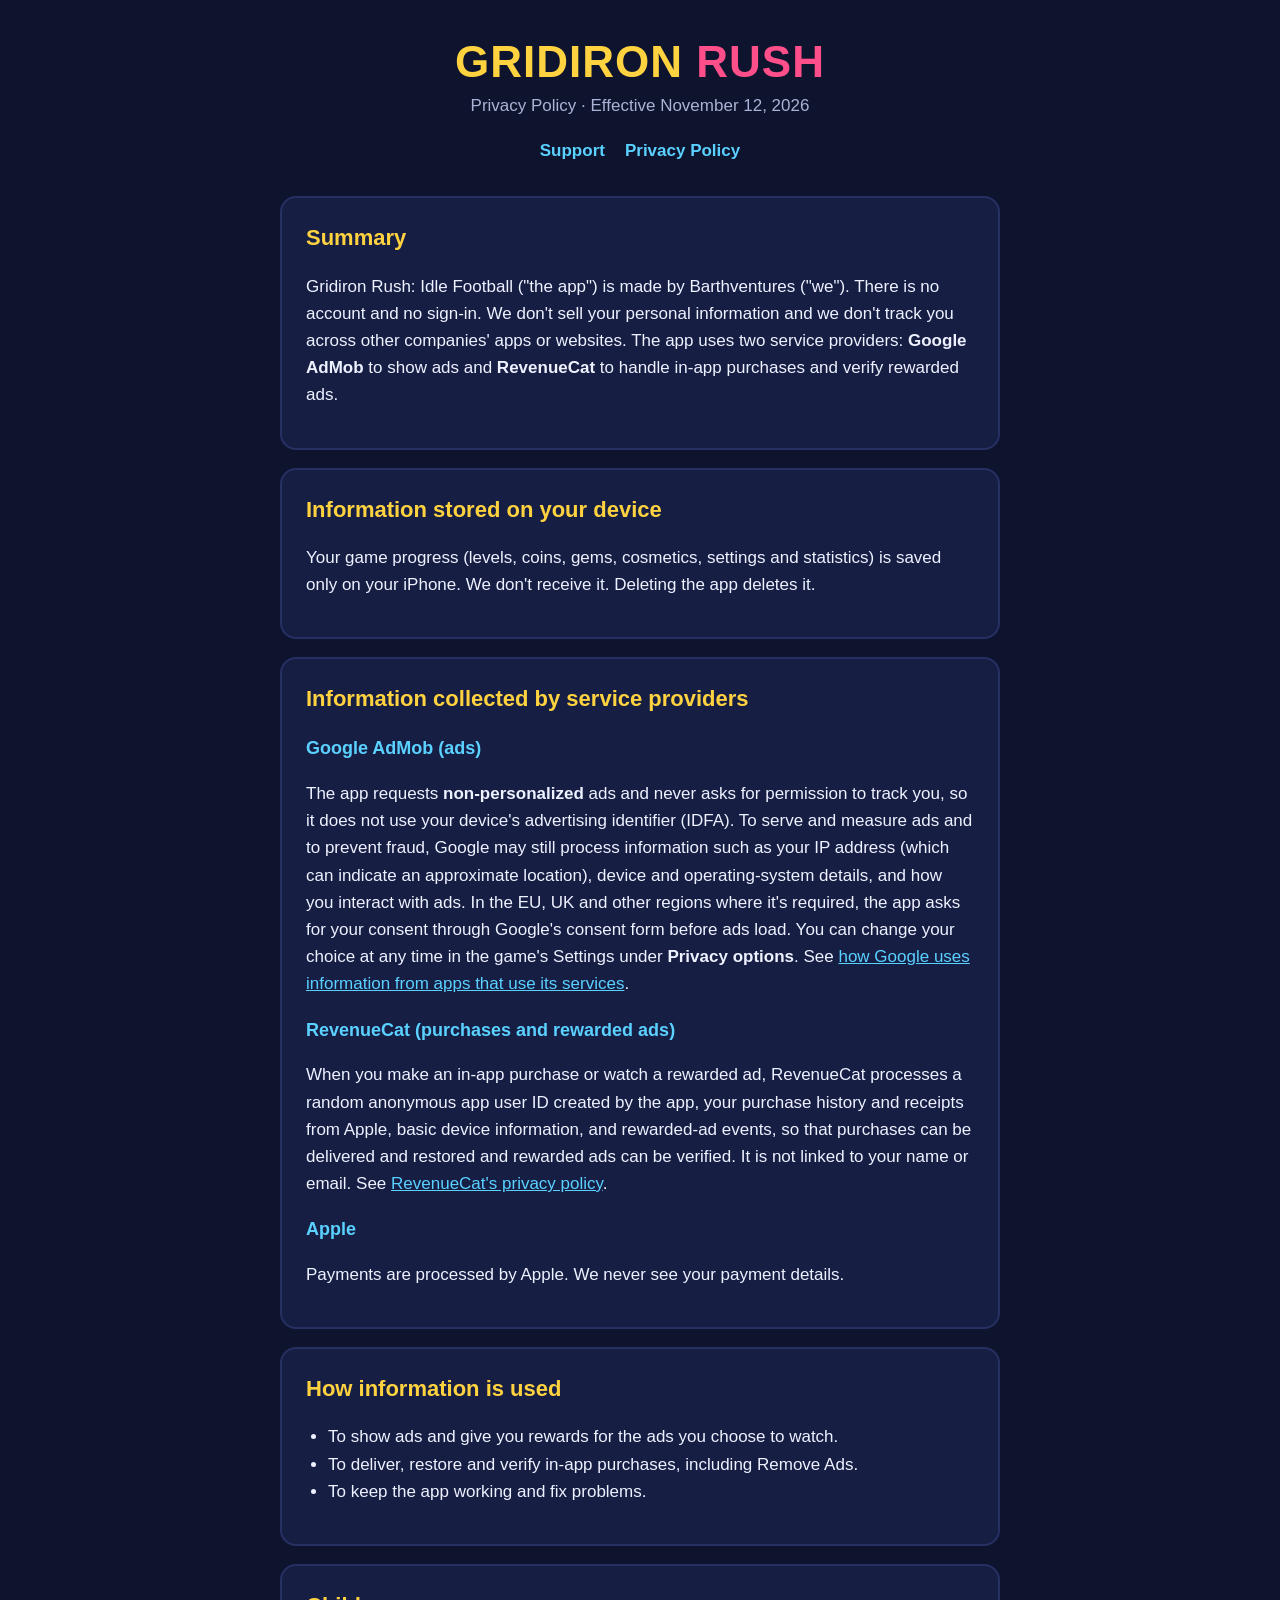
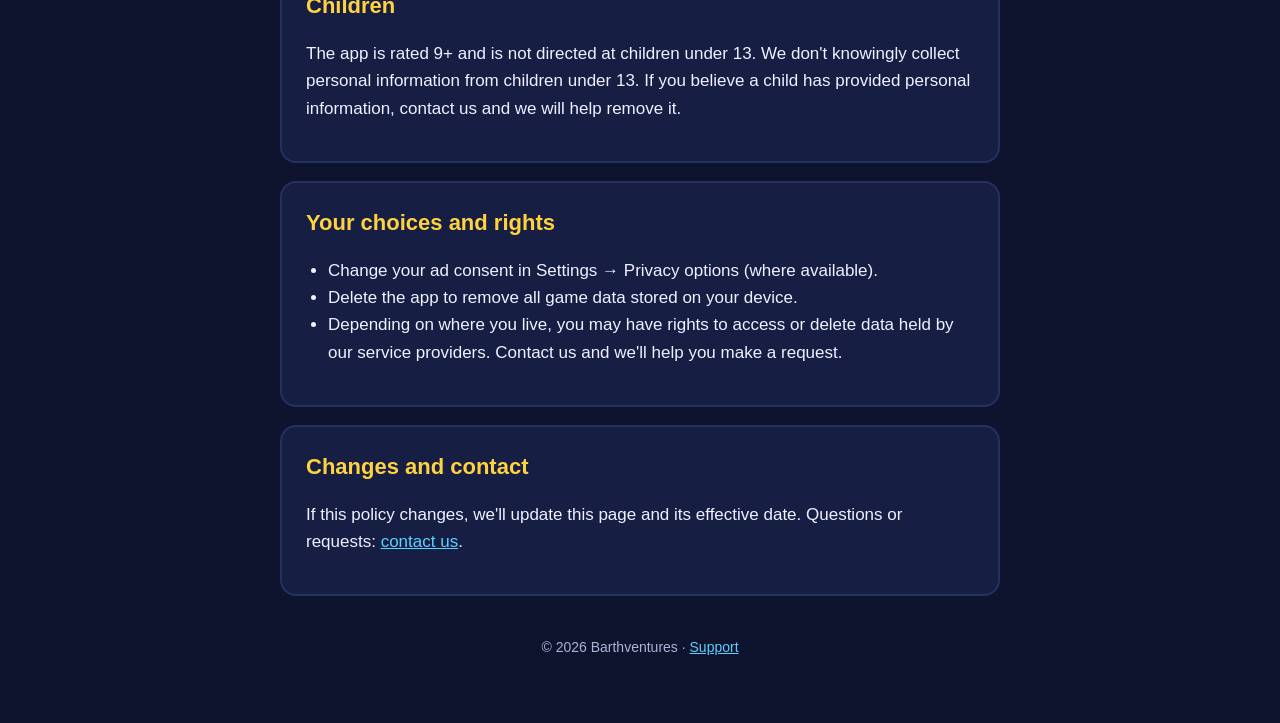
==== privacy.html @ 5ed7a211 "Support and privacy pages" ====
<!doctype html>
<html lang="en">
<head>
  <meta charset="utf-8">
  <meta name="viewport" content="width=device-width, initial-scale=1">
  <title>Gridiron Rush Privacy</title>
  <meta name="description" content="Privacy policy for Gridiron Rush: Idle Football.">
  <link rel="stylesheet" href="style.css">
</head>
<body>
<div class="wrap">
  <header>
    <p class="logo"><span class="g">Gridiron</span> <span class="r">Rush</span></p>
    <p class="tag">Privacy Policy · Effective November 12, 2026</p>
    <nav><a href="index.html">Support</a><a href="privacy.html">Privacy Policy</a></nav>
  </header>

  <section class="card">
    <h2>Summary</h2>
    <p>Gridiron Rush: Idle Football ("the app") is made by Barthventures ("we"). There is no account and no sign-in.
      We don't sell your personal information and we don't track you across other companies' apps or websites.
      The app uses two service providers: <b>Google AdMob</b> to show ads and <b>RevenueCat</b> to handle in-app
      purchases and verify rewarded ads.</p>
  </section>

  <section class="card">
    <h2>Information stored on your device</h2>
    <p>Your game progress (levels, coins, gems, cosmetics, settings and statistics) is saved only on your iPhone.
      We don't receive it. Deleting the app deletes it.</p>
  </section>

  <section class="card">
    <h2>Information collected by service providers</h2>

    <h3>Google AdMob (ads)</h3>
    <p>The app requests <b>non-personalized</b> ads and never asks for permission to track you, so it does not use
      your device's advertising identifier (IDFA). To serve and measure ads and to prevent fraud, Google may still
      process information such as your IP address (which can indicate an approximate location), device and
      operating-system details, and how you interact with ads. In the EU, UK and other regions where it's required,
      the app asks for your consent through Google's consent form before ads load. You can change your choice at any
      time in the game's Settings under <b>Privacy options</b>. See
      <a href="https://policies.google.com/technologies/partner-sites">how Google uses information from apps that use its services</a>.</p>

    <h3>RevenueCat (purchases and rewarded ads)</h3>
    <p>When you make an in-app purchase or watch a rewarded ad, RevenueCat processes a random anonymous app user ID
      created by the app, your purchase history and receipts from Apple, basic device information, and rewarded-ad
      events, so that purchases can be delivered and restored and rewarded ads can be verified. It is not linked to
      your name or email. See <a href="https://www.revenuecat.com/privacy">RevenueCat's privacy policy</a>.</p>

    <h3>Apple</h3>
    <p>Payments are processed by Apple. We never see your payment details.</p>
  </section>

  <section class="card">
    <h2>How information is used</h2>
    <ul>
      <li>To show ads and give you rewards for the ads you choose to watch.</li>
      <li>To deliver, restore and verify in-app purchases, including Remove Ads.</li>
      <li>To keep the app working and fix problems.</li>
    </ul>
  </section>

  <section class="card">
    <h2>Children</h2>
    <p>The app is rated 9+ and is not directed at children under 13. We don't knowingly collect personal information
      from children under 13. If you believe a child has provided personal information, contact us and we will help
      remove it.</p>
  </section>

  <section class="card">
    <h2>Your choices and rights</h2>
    <ul>
      <li>Change your ad consent in Settings → Privacy options (where available).</li>
      <li>Delete the app to remove all game data stored on your device.</li>
      <li>Depending on where you live, you may have rights to access or delete data held by our service providers.
        Contact us and we'll help you make a request.</li>
    </ul>
  </section>

  <section class="card">
    <h2>Changes and contact</h2>
    <p>If this policy changes, we'll update this page and its effective date. Questions or requests:
      <a href="https://github.com/AdamBarth5/gridiron-rush-support/issues/new">contact us</a>.</p>
  </section>

  <footer>© 2026 Barthventures · <a href="index.html">Support</a></footer>
</div>
</body>
</html>
---- style.css ----
:root {
  --navy: #0e142e;
  --panel: #161e44;
  --gold: #ffd23f;
  --pink: #ff4f8b;
  --ice: #5ad1ff;
  --text: #eef1ff;
  --muted: #aab3d6;
}
* { box-sizing: border-box; }
body {
  margin: 0;
  background: var(--navy);
  color: var(--text);
  font: 17px/1.6 -apple-system, BlinkMacSystemFont, "Avenir Next", "Segoe UI", Roboto, sans-serif;
}
.wrap { max-width: 760px; margin: 0 auto; padding: 40px 20px 64px; }
header { text-align: center; margin-bottom: 32px; }
.logo { font: 900 44px/1 "Helvetica Neue", Impact, sans-serif; letter-spacing: 1px; font-stretch: condensed;
        text-transform: uppercase; margin: 0; }
.logo .g { color: var(--gold); }
.logo .r { color: var(--pink); }
.tag { color: var(--muted); margin: 8px 0 0; }
nav { margin-top: 18px; }
nav a { color: var(--ice); margin: 0 10px; text-decoration: none; font-weight: 600; }
nav a:hover { text-decoration: underline; }
.card { background: var(--panel); border: 2px solid #263063; border-radius: 16px; padding: 22px 24px; margin: 18px 0; }
h2 { color: var(--gold); margin: 0 0 8px; font-size: 22px; }
h3 { color: var(--ice); margin: 18px 0 6px; font-size: 18px; }
a { color: var(--ice); }
.button { display: inline-block; background: var(--gold); color: var(--navy); font-weight: 800; padding: 12px 20px;
          border-radius: 12px; text-decoration: none; margin-top: 6px; }
ul { padding-left: 22px; }
footer { color: var(--muted); text-align: center; font-size: 14px; margin-top: 40px; }
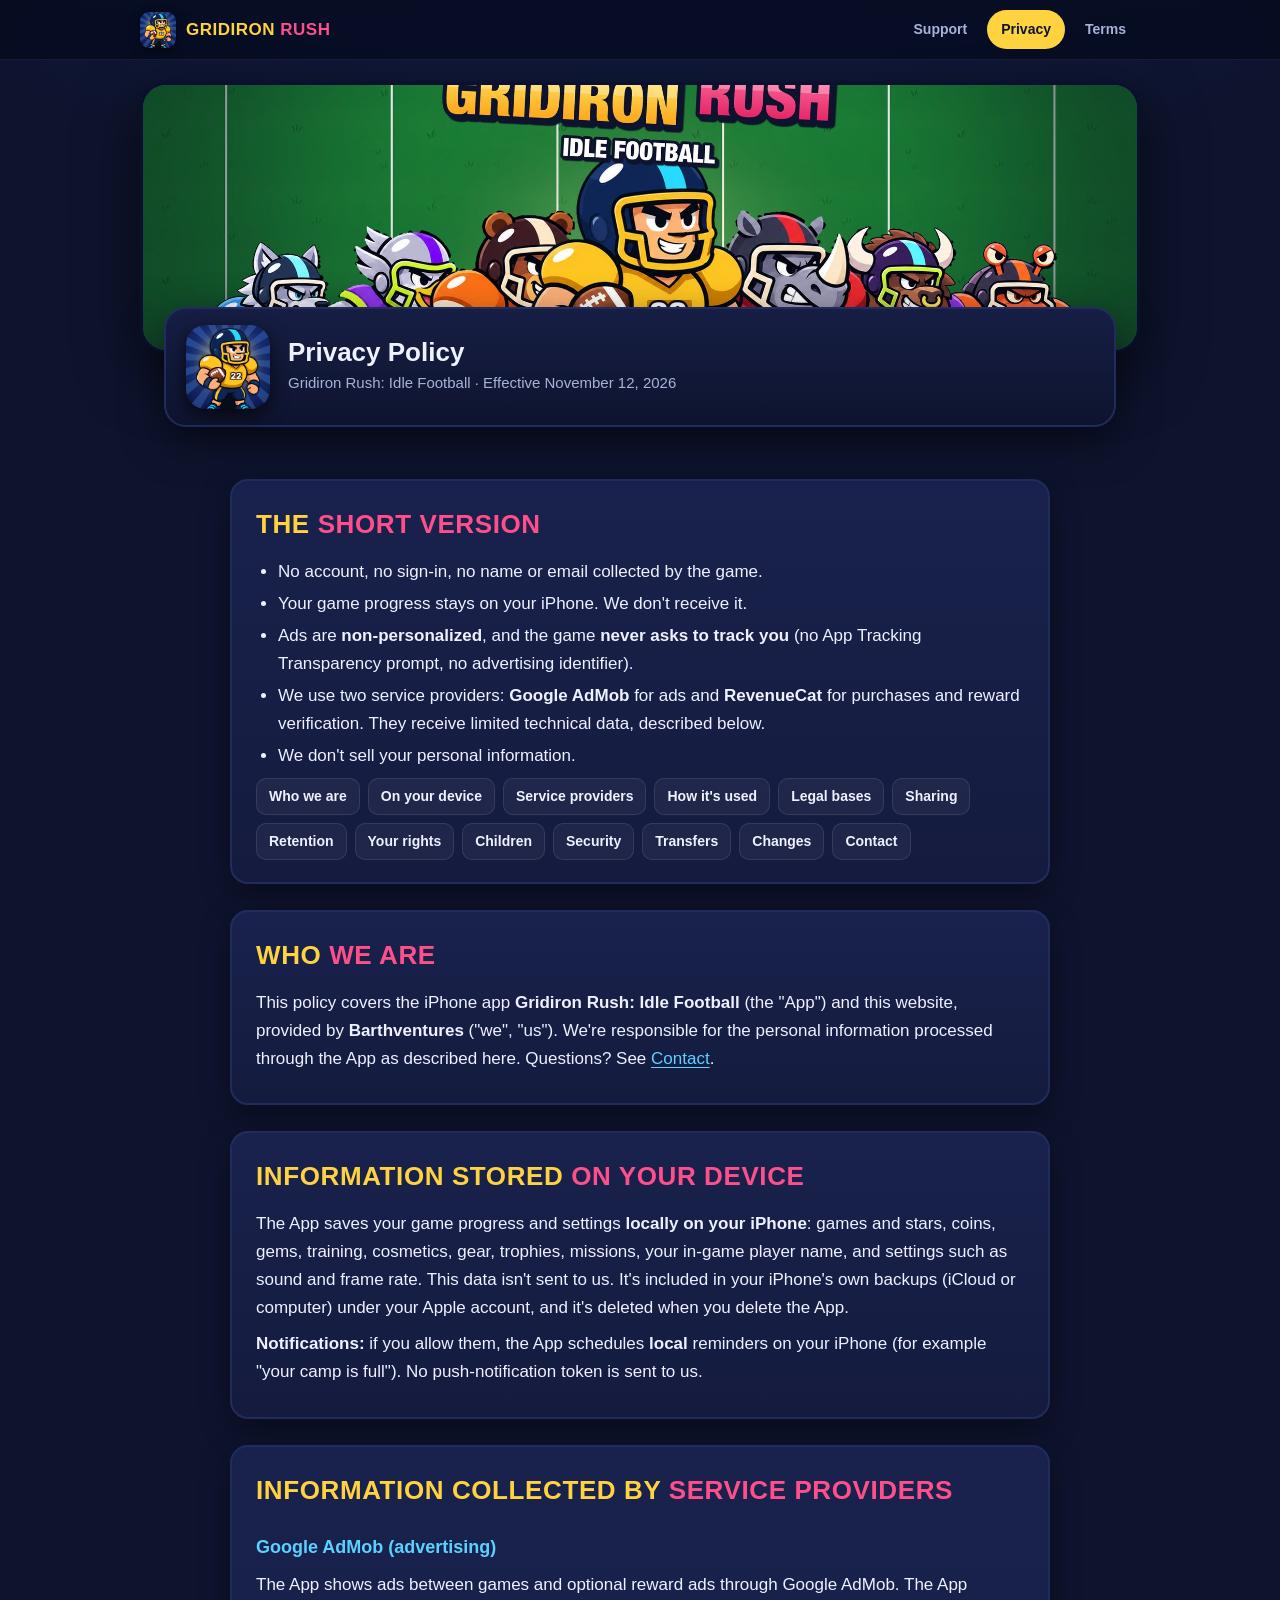
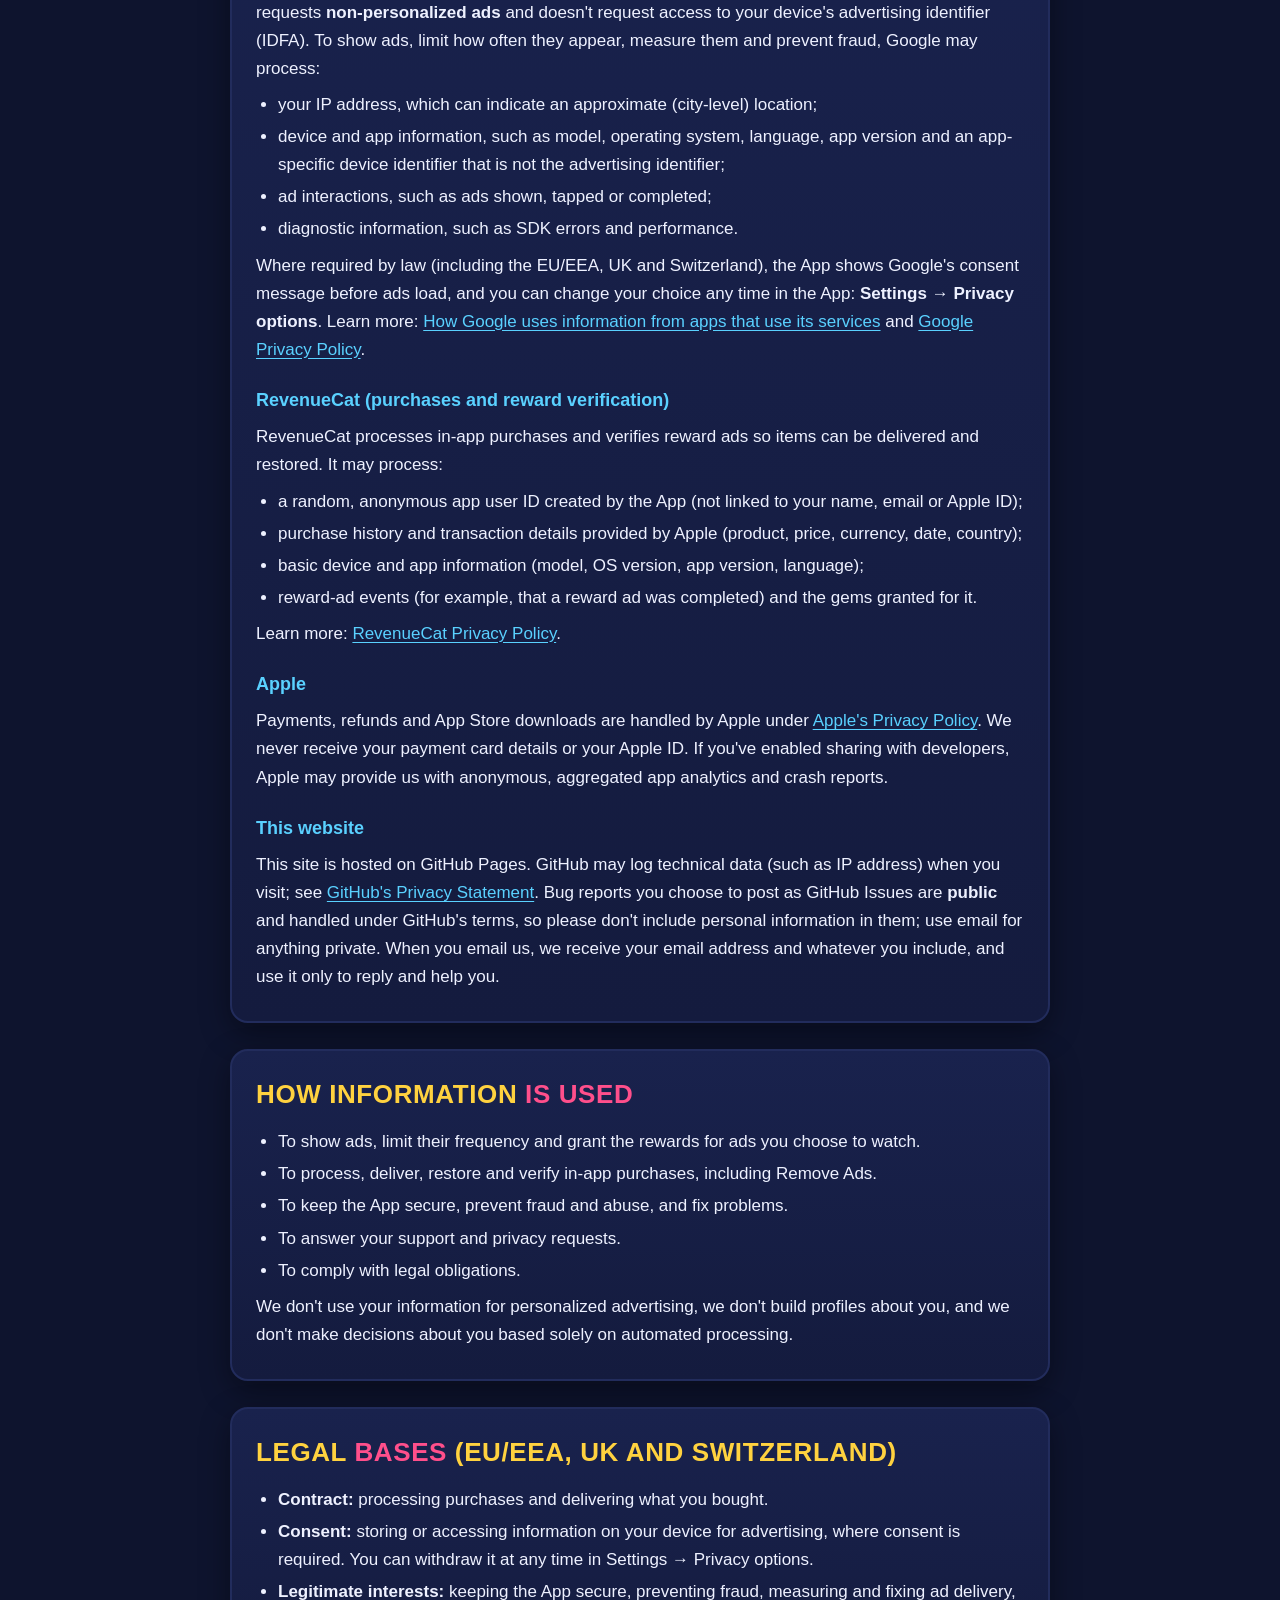
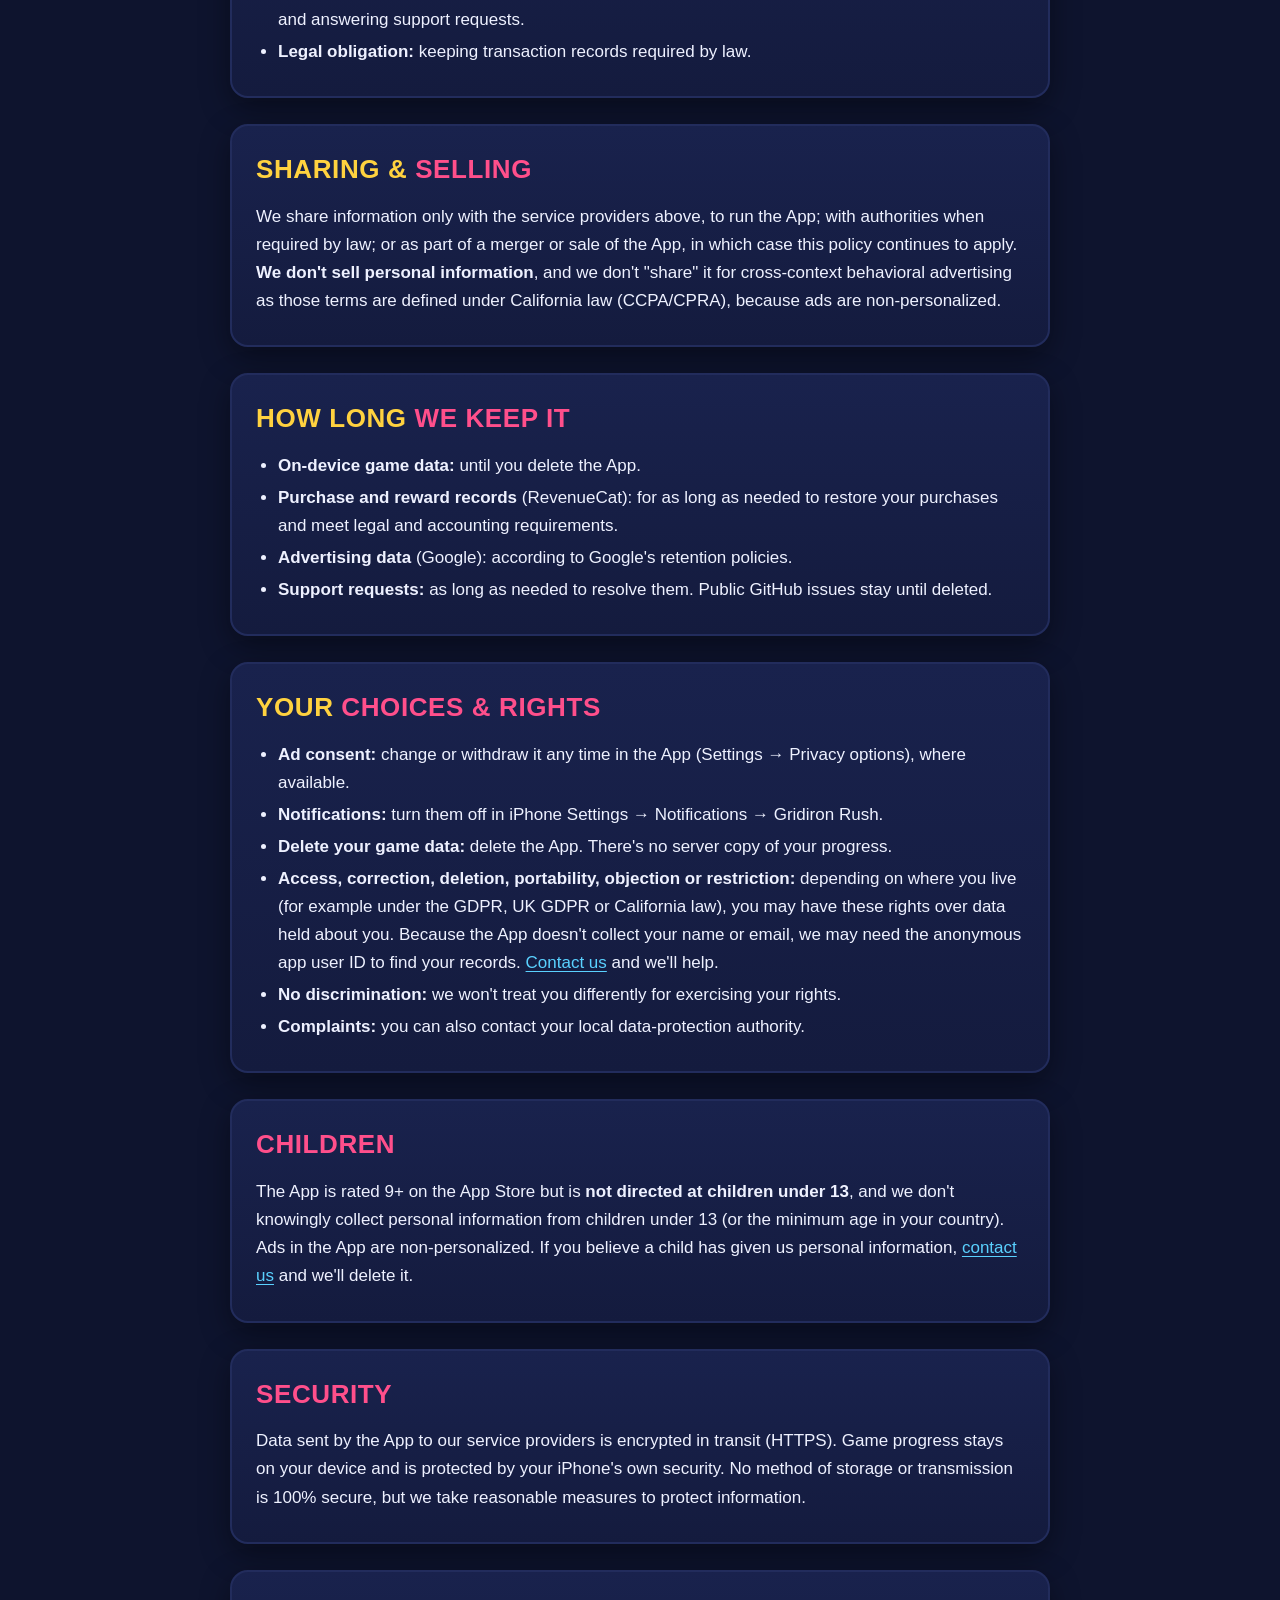
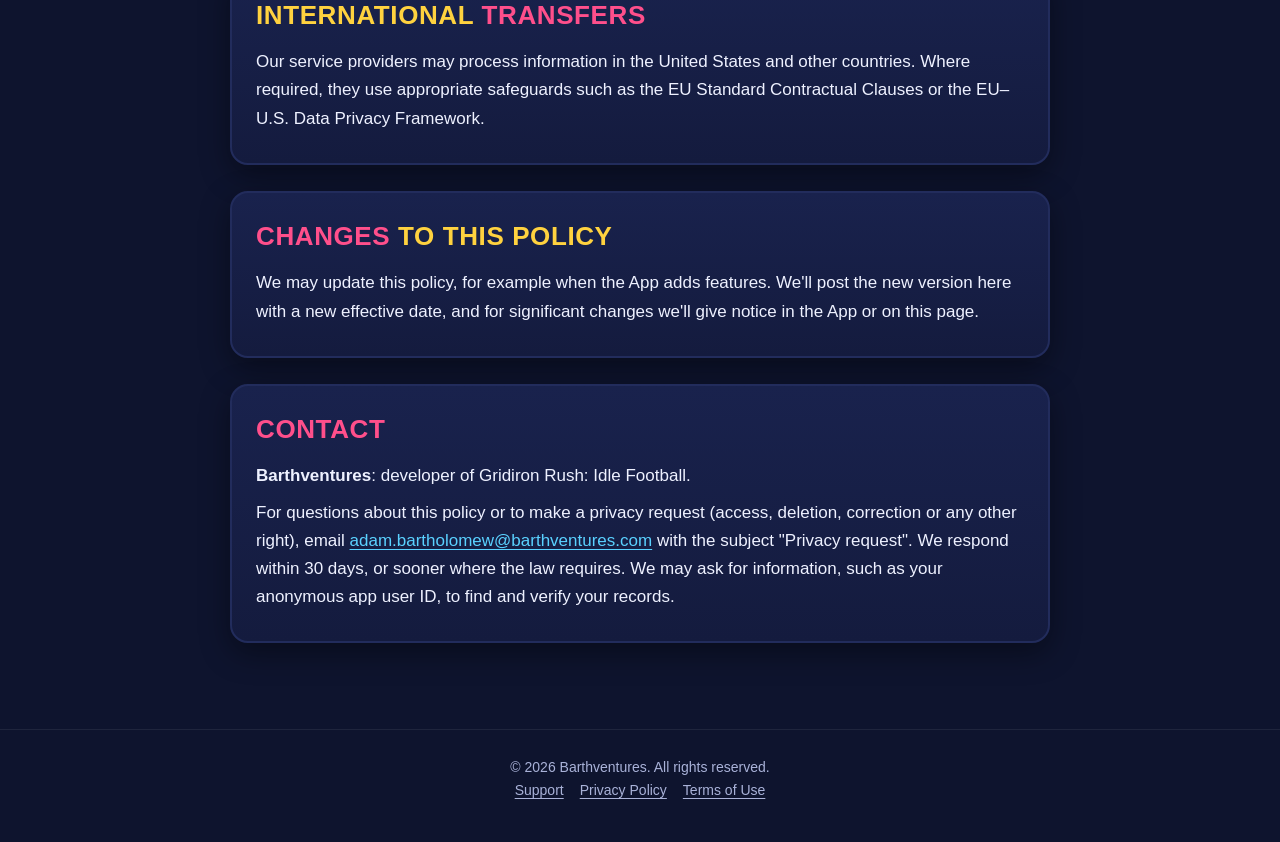
==== commit 35f44645: "Polished site, privacy policy, terms, support email" ====
--- a/privacy.html
+++ b/privacy.html
@@ -4,86 +4,208 @@
   <meta charset="utf-8">
   <meta name="viewport" content="width=device-width, initial-scale=1">
   <title>Gridiron Rush Privacy</title>
-  <meta name="description" content="Privacy policy for Gridiron Rush: Idle Football.">
+  <meta name="description" content="Privacy Policy for Gridiron Rush: Idle Football.">
+  <link rel="icon" href="img/icon.png">
+  <link rel="apple-touch-icon" href="img/icon.png">
   <link rel="stylesheet" href="style.css">
 </head>
 <body>
-<div class="wrap">
-  <header>
-    <p class="logo"><span class="g">Gridiron</span> <span class="r">Rush</span></p>
-    <p class="tag">Privacy Policy · Effective November 12, 2026</p>
-    <nav><a href="index.html">Support</a><a href="privacy.html">Privacy Policy</a></nav>
-  </header>
-
+<header class="topbar"><div class="inner">
+  <a class="brand" href="index.html"><img src="img/icon.png" alt=""><span><span class="g">Gridiron</span> <span class="r">Rush</span></span></a>
+  <nav class="tabs"><a href="index.html">Support</a><a class="on" href="privacy.html">Privacy</a><a href="terms.html">Terms</a></nav>
+</div></header>
+
+<div class="hero slim">
+  <div class="art"><img src="img/hero.jpg" alt=""></div>
+  <div class="titlecard">
+    <img src="img/icon.png" alt="Gridiron Rush app icon">
+    <div>
+      <h1>Privacy Policy</h1>
+      <p>Gridiron Rush: Idle Football · Effective November 12, 2026</p>
+    </div>
+  </div>
+</div>
+
+<main>
   <section class="card">
-    <h2>Summary</h2>
-    <p>Gridiron Rush: Idle Football ("the app") is made by Barthventures ("we"). There is no account and no sign-in.
-      We don't sell your personal information and we don't track you across other companies' apps or websites.
-      The app uses two service providers: <b>Google AdMob</b> to show ads and <b>RevenueCat</b> to handle in-app
-      purchases and verify rewarded ads.</p>
-  </section>
-
-  <section class="card">
-    <h2>Information stored on your device</h2>
-    <p>Your game progress (levels, coins, gems, cosmetics, settings and statistics) is saved only on your iPhone.
-      We don't receive it. Deleting the app deletes it.</p>
-  </section>
-
-  <section class="card">
-    <h2>Information collected by service providers</h2>
-
-    <h3>Google AdMob (ads)</h3>
-    <p>The app requests <b>non-personalized</b> ads and never asks for permission to track you, so it does not use
-      your device's advertising identifier (IDFA). To serve and measure ads and to prevent fraud, Google may still
-      process information such as your IP address (which can indicate an approximate location), device and
-      operating-system details, and how you interact with ads. In the EU, UK and other regions where it's required,
-      the app asks for your consent through Google's consent form before ads load. You can change your choice at any
-      time in the game's Settings under <b>Privacy options</b>. See
-      <a href="https://policies.google.com/technologies/partner-sites">how Google uses information from apps that use its services</a>.</p>
-
-    <h3>RevenueCat (purchases and rewarded ads)</h3>
-    <p>When you make an in-app purchase or watch a rewarded ad, RevenueCat processes a random anonymous app user ID
-      created by the app, your purchase history and receipts from Apple, basic device information, and rewarded-ad
-      events, so that purchases can be delivered and restored and rewarded ads can be verified. It is not linked to
-      your name or email. See <a href="https://www.revenuecat.com/privacy">RevenueCat's privacy policy</a>.</p>
+    <h2>The <span class="pink">short version</span></h2>
+    <ul>
+      <li>No account, no sign-in, no name or email collected by the game.</li>
+      <li>Your game progress stays on your iPhone. We don't receive it.</li>
+      <li>Ads are <b>non-personalized</b>, and the game <b>never asks to track you</b> (no App Tracking Transparency
+        prompt, no advertising identifier).</li>
+      <li>We use two service providers: <b>Google AdMob</b> for ads and <b>RevenueCat</b> for purchases and reward
+        verification. They receive limited technical data, described below.</li>
+      <li>We don't sell your personal information.</li>
+    </ul>
+    <div class="toc">
+      <a href="#who">Who we are</a><a href="#device">On your device</a><a href="#providers">Service providers</a>
+      <a href="#use">How it's used</a><a href="#legal">Legal bases</a><a href="#share">Sharing</a>
+      <a href="#retention">Retention</a><a href="#rights">Your rights</a><a href="#children">Children</a>
+      <a href="#security">Security</a><a href="#transfers">Transfers</a><a href="#changes">Changes</a><a href="#contact">Contact</a>
+    </div>
+  </section>
+
+  <section class="card" id="who">
+    <h2>Who <span class="pink">we are</span></h2>
+    <p>This policy covers the iPhone app <b>Gridiron Rush: Idle Football</b> (the "App") and this website, provided by
+      <b>Barthventures</b> ("we", "us"). We're responsible for the personal information processed through the App as
+      described here. Questions? See <a href="#contact">Contact</a>.</p>
+  </section>
+
+  <section class="card" id="device">
+    <h2>Information stored <span class="pink">on your device</span></h2>
+    <p>The App saves your game progress and settings <b>locally on your iPhone</b>: games and stars, coins, gems,
+      training, cosmetics, gear, trophies, missions, your in-game player name, and settings such as sound and frame
+      rate. This data isn't sent to us. It's included in your iPhone's own backups (iCloud or computer) under your
+      Apple account, and it's deleted when you delete the App.</p>
+    <p><b>Notifications:</b> if you allow them, the App schedules <b>local</b> reminders on your iPhone (for example
+      "your camp is full"). No push-notification token is sent to us.</p>
+  </section>
+
+  <section class="card" id="providers">
+    <h2>Information collected by <span class="pink">service providers</span></h2>
+
+    <h3>Google AdMob (advertising)</h3>
+    <p>The App shows ads between games and optional reward ads through Google AdMob. The App requests
+      <b>non-personalized ads</b> and doesn't request access to your device's advertising identifier (IDFA). To show
+      ads, limit how often they appear, measure them and prevent fraud, Google may process:</p>
+    <ul>
+      <li>your IP address, which can indicate an approximate (city-level) location;</li>
+      <li>device and app information, such as model, operating system, language, app version and an app-specific
+        device identifier that is not the advertising identifier;</li>
+      <li>ad interactions, such as ads shown, tapped or completed;</li>
+      <li>diagnostic information, such as SDK errors and performance.</li>
+    </ul>
+    <p>Where required by law (including the EU/EEA, UK and Switzerland), the App shows Google's consent message before
+      ads load, and you can change your choice any time in the App: <b>Settings → Privacy options</b>. Learn more:
+      <a href="https://policies.google.com/technologies/partner-sites">How Google uses information from apps that use its services</a>
+      and <a href="https://policies.google.com/privacy">Google Privacy Policy</a>.</p>
+
+    <h3>RevenueCat (purchases and reward verification)</h3>
+    <p>RevenueCat processes in-app purchases and verifies reward ads so items can be delivered and restored. It may
+      process:</p>
+    <ul>
+      <li>a random, anonymous app user ID created by the App (not linked to your name, email or Apple ID);</li>
+      <li>purchase history and transaction details provided by Apple (product, price, currency, date, country);</li>
+      <li>basic device and app information (model, OS version, app version, language);</li>
+      <li>reward-ad events (for example, that a reward ad was completed) and the gems granted for it.</li>
+    </ul>
+    <p>Learn more: <a href="https://www.revenuecat.com/privacy">RevenueCat Privacy Policy</a>.</p>
 
     <h3>Apple</h3>
-    <p>Payments are processed by Apple. We never see your payment details.</p>
-  </section>
-
-  <section class="card">
-    <h2>How information is used</h2>
-    <ul>
-      <li>To show ads and give you rewards for the ads you choose to watch.</li>
-      <li>To deliver, restore and verify in-app purchases, including Remove Ads.</li>
-      <li>To keep the app working and fix problems.</li>
-    </ul>
-  </section>
-
-  <section class="card">
-    <h2>Children</h2>
-    <p>The app is rated 9+ and is not directed at children under 13. We don't knowingly collect personal information
-      from children under 13. If you believe a child has provided personal information, contact us and we will help
-      remove it.</p>
-  </section>
-
-  <section class="card">
-    <h2>Your choices and rights</h2>
-    <ul>
-      <li>Change your ad consent in Settings → Privacy options (where available).</li>
-      <li>Delete the app to remove all game data stored on your device.</li>
-      <li>Depending on where you live, you may have rights to access or delete data held by our service providers.
-        Contact us and we'll help you make a request.</li>
-    </ul>
-  </section>
-
-  <section class="card">
-    <h2>Changes and contact</h2>
-    <p>If this policy changes, we'll update this page and its effective date. Questions or requests:
-      <a href="https://github.com/AdamBarth5/gridiron-rush-support/issues/new">contact us</a>.</p>
-  </section>
-
-  <footer>© 2026 Barthventures · <a href="index.html">Support</a></footer>
-</div>
+    <p>Payments, refunds and App Store downloads are handled by Apple under
+      <a href="https://www.apple.com/legal/privacy/">Apple's Privacy Policy</a>. We never receive your payment card
+      details or your Apple ID. If you've enabled sharing with developers, Apple may provide us with anonymous,
+      aggregated app analytics and crash reports.</p>
+
+    <h3>This website</h3>
+    <p>This site is hosted on GitHub Pages. GitHub may log technical data (such as IP address) when you visit; see
+      <a href="https://docs.github.com/en/site-policy/privacy-policies/github-general-privacy-statement">GitHub's Privacy Statement</a>.
+      Bug reports you choose to post as GitHub Issues are <b>public</b> and handled under GitHub's terms, so please
+      don't include personal information in them; use email for anything private. When you email us, we receive your
+      email address and whatever you include, and use it only to reply and help you.</p>
+  </section>
+
+  <section class="card" id="use">
+    <h2>How information <span class="pink">is used</span></h2>
+    <ul>
+      <li>To show ads, limit their frequency and grant the rewards for ads you choose to watch.</li>
+      <li>To process, deliver, restore and verify in-app purchases, including Remove Ads.</li>
+      <li>To keep the App secure, prevent fraud and abuse, and fix problems.</li>
+      <li>To answer your support and privacy requests.</li>
+      <li>To comply with legal obligations.</li>
+    </ul>
+    <p>We don't use your information for personalized advertising, we don't build profiles about you, and we don't
+      make decisions about you based solely on automated processing.</p>
+  </section>
+
+  <section class="card" id="legal">
+    <h2>Legal <span class="pink">bases</span> (EU/EEA, UK and Switzerland)</h2>
+    <ul>
+      <li><b>Contract:</b> processing purchases and delivering what you bought.</li>
+      <li><b>Consent:</b> storing or accessing information on your device for advertising, where consent is required.
+        You can withdraw it at any time in Settings → Privacy options.</li>
+      <li><b>Legitimate interests:</b> keeping the App secure, preventing fraud, measuring and fixing ad delivery, and
+        answering support requests.</li>
+      <li><b>Legal obligation:</b> keeping transaction records required by law.</li>
+    </ul>
+  </section>
+
+  <section class="card" id="share">
+    <h2>Sharing &amp; <span class="pink">selling</span></h2>
+    <p>We share information only with the service providers above, to run the App; with authorities when required by
+      law; or as part of a merger or sale of the App, in which case this policy continues to apply.
+      <b>We don't sell personal information</b>, and we don't "share" it for cross-context behavioral advertising as
+      those terms are defined under California law (CCPA/CPRA), because ads are non-personalized.</p>
+  </section>
+
+  <section class="card" id="retention">
+    <h2>How long <span class="pink">we keep it</span></h2>
+    <ul>
+      <li><b>On-device game data:</b> until you delete the App.</li>
+      <li><b>Purchase and reward records</b> (RevenueCat): for as long as needed to restore your purchases and meet
+        legal and accounting requirements.</li>
+      <li><b>Advertising data</b> (Google): according to Google's retention policies.</li>
+      <li><b>Support requests:</b> as long as needed to resolve them. Public GitHub issues stay until deleted.</li>
+    </ul>
+  </section>
+
+  <section class="card" id="rights">
+    <h2>Your <span class="pink">choices &amp; rights</span></h2>
+    <ul>
+      <li><b>Ad consent:</b> change or withdraw it any time in the App (Settings → Privacy options), where available.</li>
+      <li><b>Notifications:</b> turn them off in iPhone Settings → Notifications → Gridiron Rush.</li>
+      <li><b>Delete your game data:</b> delete the App. There's no server copy of your progress.</li>
+      <li><b>Access, correction, deletion, portability, objection or restriction:</b> depending on where you live
+        (for example under the GDPR, UK GDPR or California law), you may have these rights over data held about you.
+        Because the App doesn't collect your name or email, we may need the anonymous app user ID to find your
+        records. <a href="#contact">Contact us</a> and we'll help.</li>
+      <li><b>No discrimination:</b> we won't treat you differently for exercising your rights.</li>
+      <li><b>Complaints:</b> you can also contact your local data-protection authority.</li>
+    </ul>
+  </section>
+
+  <section class="card" id="children">
+    <h2><span class="pink">Children</span></h2>
+    <p>The App is rated 9+ on the App Store but is <b>not directed at children under 13</b>, and we don't knowingly
+      collect personal information from children under 13 (or the minimum age in your country). Ads in the App are
+      non-personalized. If you believe a child has given us personal information, <a href="#contact">contact us</a> and
+      we'll delete it.</p>
+  </section>
+
+  <section class="card" id="security">
+    <h2><span class="pink">Security</span></h2>
+    <p>Data sent by the App to our service providers is encrypted in transit (HTTPS). Game progress stays on your
+      device and is protected by your iPhone's own security. No method of storage or transmission is 100% secure, but
+      we take reasonable measures to protect information.</p>
+  </section>
+
+  <section class="card" id="transfers">
+    <h2>International <span class="pink">transfers</span></h2>
+    <p>Our service providers may process information in the United States and other countries. Where required, they
+      use appropriate safeguards such as the EU Standard Contractual Clauses or the EU–U.S. Data Privacy Framework.</p>
+  </section>
+
+  <section class="card" id="changes">
+    <h2><span class="pink">Changes</span> to this policy</h2>
+    <p>We may update this policy, for example when the App adds features. We'll post the new version here with a new
+      effective date, and for significant changes we'll give notice in the App or on this page.</p>
+  </section>
+
+  <section class="card" id="contact">
+    <h2><span class="pink">Contact</span></h2>
+    <p><b>Barthventures</b>: developer of Gridiron Rush: Idle Football.</p>
+    <p>For questions about this policy or to make a privacy request (access, deletion, correction or any other right),
+      email <a href="mailto:adam.bartholomew@barthventures.com?subject=Gridiron%20Rush%20privacy%20request">adam.bartholomew@barthventures.com</a>
+      with the subject "Privacy request". We respond within 30 days, or sooner where the law requires. We may ask
+      for information, such as your anonymous app user ID, to find and verify your records.</p>
+  </section>
+</main>
+
+<footer>
+  © 2026 Barthventures. All rights reserved.<br>
+  <a href="index.html">Support</a><a href="privacy.html">Privacy Policy</a><a href="terms.html">Terms of Use</a>
+</footer>
 </body>
 </html>
--- a/style.css
+++ b/style.css
@@ -1,34 +1,158 @@
 :root {
-  --navy: #0e142e;
-  --panel: #161e44;
+  --navy-950: #070b1d;
+  --navy-900: #0e142e;
+  --navy-800: #161e44;
+  --navy-700: #222c5c;
   --gold: #ffd23f;
+  --gold-dark: #f5a31a;
   --pink: #ff4f8b;
+  --pink-dark: #d81b5f;
   --ice: #5ad1ff;
+  --mint: #4ade80;
   --text: #eef1ff;
-  --muted: #aab3d6;
+  --muted: #a9b2d8;
+  --radius: 18px;
 }
 * { box-sizing: border-box; }
+html { scroll-behavior: smooth; }
 body {
   margin: 0;
-  background: var(--navy);
   color: var(--text);
-  font: 17px/1.6 -apple-system, BlinkMacSystemFont, "Avenir Next", "Segoe UI", Roboto, sans-serif;
+  background: var(--navy-900);
+  background-image: radial-gradient(1200px 600px at 50% -200px, #1f3a8a55, transparent 70%);
+  font: 17px/1.65 -apple-system, BlinkMacSystemFont, "SF Pro Text", "Avenir Next", "Segoe UI", Roboto, sans-serif;
+  -webkit-font-smoothing: antialiased;
 }
-.wrap { max-width: 760px; margin: 0 auto; padding: 40px 20px 64px; }
-header { text-align: center; margin-bottom: 32px; }
-.logo { font: 900 44px/1 "Helvetica Neue", Impact, sans-serif; letter-spacing: 1px; font-stretch: condensed;
-        text-transform: uppercase; margin: 0; }
-.logo .g { color: var(--gold); }
-.logo .r { color: var(--pink); }
-.tag { color: var(--muted); margin: 8px 0 0; }
-nav { margin-top: 18px; }
-nav a { color: var(--ice); margin: 0 10px; text-decoration: none; font-weight: 600; }
-nav a:hover { text-decoration: underline; }
-.card { background: var(--panel); border: 2px solid #263063; border-radius: 16px; padding: 22px 24px; margin: 18px 0; }
-h2 { color: var(--gold); margin: 0 0 8px; font-size: 22px; }
-h3 { color: var(--ice); margin: 18px 0 6px; font-size: 18px; }
-a { color: var(--ice); }
-.button { display: inline-block; background: var(--gold); color: var(--navy); font-weight: 800; padding: 12px 20px;
-          border-radius: 12px; text-decoration: none; margin-top: 6px; }
-ul { padding-left: 22px; }
-footer { color: var(--muted); text-align: center; font-size: 14px; margin-top: 40px; }
+img { max-width: 100%; display: block; }
+a { color: var(--ice); text-underline-offset: 3px; }
+a:hover { color: #9be4ff; }
+
+/* ---------- top bar ---------- */
+.topbar {
+  position: sticky; top: 0; z-index: 10;
+  background: rgba(7, 11, 29, 0.82);
+  backdrop-filter: saturate(160%) blur(12px);
+  -webkit-backdrop-filter: saturate(160%) blur(12px);
+  border-bottom: 1px solid #ffffff12;
+}
+.topbar .inner { max-width: 1040px; margin: 0 auto; padding: 10px 20px; display: flex; align-items: center; gap: 12px; }
+.brand { display: flex; align-items: center; gap: 10px; text-decoration: none; color: var(--text); font-weight: 800; }
+.brand img { width: 36px; height: 36px; border-radius: 9px; box-shadow: 0 2px 10px #0008; }
+.brand span { font-family: "Helvetica Neue", Impact, sans-serif; font-stretch: condensed; letter-spacing: .5px; text-transform: uppercase; }
+.brand .g { color: var(--gold); } .brand .r { color: var(--pink); }
+.tabs { margin-left: auto; display: flex; gap: 6px; flex-wrap: wrap; }
+.tabs a {
+  text-decoration: none; color: var(--muted); font-weight: 700; font-size: 14px;
+  padding: 7px 13px; border-radius: 999px; border: 1px solid transparent;
+}
+.tabs a:hover { color: var(--text); background: #ffffff0d; }
+.tabs a.on { color: var(--navy-900); background: var(--gold); }
+
+/* ---------- hero ---------- */
+.hero { position: relative; max-width: 1040px; margin: 22px auto 0; padding: 0 20px; }
+.hero .art {
+  border-radius: 26px; overflow: hidden; border: 3px solid #0b1030;
+  box-shadow: 0 20px 60px #0009, inset 0 0 0 1px #ffffff14;
+  aspect-ratio: 1920 / 823; background: #134d2a;
+}
+.hero .art img { width: 100%; height: 100%; object-fit: cover; }
+.hero.slim .art { aspect-ratio: 1920 / 520; }
+.hero.slim .art img { object-position: 50% 25%; }
+.titlecard {
+  display: flex; align-items: center; gap: 18px;
+  margin: -46px 24px 0; position: relative;
+  background: linear-gradient(180deg, var(--navy-800), var(--navy-900));
+  border: 2px solid var(--navy-700); border-radius: 22px; padding: 16px 20px;
+  box-shadow: 0 14px 40px #0008;
+}
+.titlecard img { width: 84px; height: 84px; border-radius: 20px; box-shadow: 0 6px 18px #000a; flex: none; }
+.titlecard h1 { margin: 0; font-size: 26px; line-height: 1.15; }
+.titlecard p { margin: 4px 0 0; color: var(--muted); font-size: 15px; }
+.chips { display: flex; gap: 8px; flex-wrap: wrap; margin-top: 8px; }
+.chip { font-size: 12px; font-weight: 800; letter-spacing: .4px; text-transform: uppercase;
+        padding: 3px 9px; border-radius: 999px; background: #ffffff10; color: var(--muted); border: 1px solid #ffffff18; }
+.chip.gold { background: #ffd23f22; color: var(--gold); border-color: #ffd23f55; }
+
+/* ---------- layout ---------- */
+main { max-width: 860px; margin: 0 auto; padding: 26px 20px 30px; }
+section { margin: 26px 0; }
+.card {
+  background: linear-gradient(180deg, #19224d, #141b3e);
+  border: 2px solid var(--navy-700); border-radius: var(--radius);
+  padding: 22px 24px; box-shadow: 0 10px 30px #0006;
+}
+h2 { font-family: "Helvetica Neue", Impact, sans-serif; font-stretch: condensed; font-weight: 900;
+     text-transform: uppercase; letter-spacing: .6px; font-size: 26px; margin: 0 0 12px; color: var(--gold); }
+h2 .pink { color: var(--pink); }
+h3 { margin: 22px 0 6px; font-size: 18px; color: var(--ice); }
+p { margin: 8px 0; }
+.muted { color: var(--muted); }
+.small { font-size: 14px; }
+ul { padding-left: 22px; margin: 8px 0; }
+li { margin: 4px 0; }
+.toc { display: flex; flex-wrap: wrap; gap: 8px; margin-top: 6px; }
+.toc a { font-size: 14px; font-weight: 700; text-decoration: none; padding: 6px 12px; border-radius: 10px;
+         background: #ffffff0c; border: 1px solid #ffffff18; color: var(--text); }
+.toc a:hover { background: #ffffff18; }
+
+/* ---------- buttons ---------- */
+.btns { display: flex; gap: 10px; flex-wrap: wrap; margin-top: 12px; }
+.btn {
+  display: inline-flex; align-items: center; gap: 8px; text-decoration: none; font-weight: 900;
+  letter-spacing: .3px; padding: 12px 18px; border-radius: 14px; color: var(--navy-900);
+  background: linear-gradient(180deg, var(--gold), var(--gold-dark));
+  box-shadow: 0 4px 0 #a8650a, 0 8px 20px #0006; border: 2px solid #0b1030;
+}
+.btn:hover { color: var(--navy-900); filter: brightness(1.05); }
+.btn.ghost { background: #ffffff10; color: var(--text); box-shadow: 0 4px 0 #050817; border-color: #ffffff22; }
+.btn.ghost:hover { color: var(--text); background: #ffffff1a; }
+
+/* ---------- screenshots ---------- */
+.shots { display: grid; grid-template-columns: repeat(3, 1fr); gap: 14px; }
+.shots img { border-radius: 18px; border: 3px solid #0b1030; box-shadow: 0 10px 26px #0008; }
+
+/* ---------- FAQ ---------- */
+details { border-top: 1px solid #ffffff14; padding: 4px 0; }
+details:first-of-type { border-top: 0; }
+summary { cursor: pointer; list-style: none; font-weight: 700; padding: 12px 34px 12px 0; position: relative; }
+summary::-webkit-details-marker { display: none; }
+summary::after { content: "+"; position: absolute; right: 4px; top: 8px; font-size: 22px; color: var(--gold); font-weight: 900; }
+details[open] summary::after { content: "–"; }
+details .a { padding: 0 0 12px; color: #d7dcf5; }
+
+/* ---------- tables ---------- */
+table { width: 100%; border-collapse: collapse; margin: 10px 0; font-size: 15px; }
+th, td { text-align: left; padding: 9px 10px; border-bottom: 1px solid #ffffff14; vertical-align: top; }
+th { color: var(--muted); font-size: 12px; text-transform: uppercase; letter-spacing: .5px; }
+.grade { display: inline-block; min-width: 34px; text-align: center; font-weight: 900; border-radius: 8px; padding: 1px 6px; color: #0b1030; }
+.g-c { background: #9aa5b1; } .g-b { background: #4ade80; } .g-a { background: #38bdf8; }
+.g-s { background: #c084fc; } .g-ss { background: #fb7185; } .g-sss { background: #fbbf24; }
+.tablewrap { overflow-x: auto; }
+
+.note {
+  border-left: 4px solid var(--ice); background: #5ad1ff12; padding: 12px 14px; border-radius: 10px; margin: 12px 0;
+}
+.note.warn { border-color: var(--gold); background: #ffd23f12; }
+
+/* ---------- footer ---------- */
+footer { border-top: 1px solid #ffffff12; margin-top: 30px; padding: 26px 20px 40px; text-align: center; color: var(--muted); font-size: 14px; }
+footer a { color: var(--muted); margin: 0 8px; }
+
+@media (max-width: 640px) {
+  body { font-size: 16px; }
+  .brand span { display: none; }
+  .hero { padding: 0 14px; }
+  .hero .art { aspect-ratio: 16 / 10; border-radius: 20px; }
+  .hero.slim .art { aspect-ratio: 16 / 7; }
+  .titlecard { margin: 12px 0 0; padding: 12px 14px; gap: 12px; align-items: flex-start; }
+  .titlecard img { width: 60px; height: 60px; border-radius: 14px; }
+  .titlecard h1 { font-size: 20px; }
+  .titlecard p { font-size: 14px; }
+  .chips { gap: 5px; margin-top: 6px; }
+  .chip { font-size: 10.5px; padding: 2px 7px; }
+  th, td { padding: 8px 6px; font-size: 14px; }
+  .shots { grid-template-columns: repeat(3, 1fr); gap: 8px; }
+  .shots img { border-radius: 12px; border-width: 2px; }
+  .card { padding: 18px 16px; }
+  h2 { font-size: 22px; }
+}
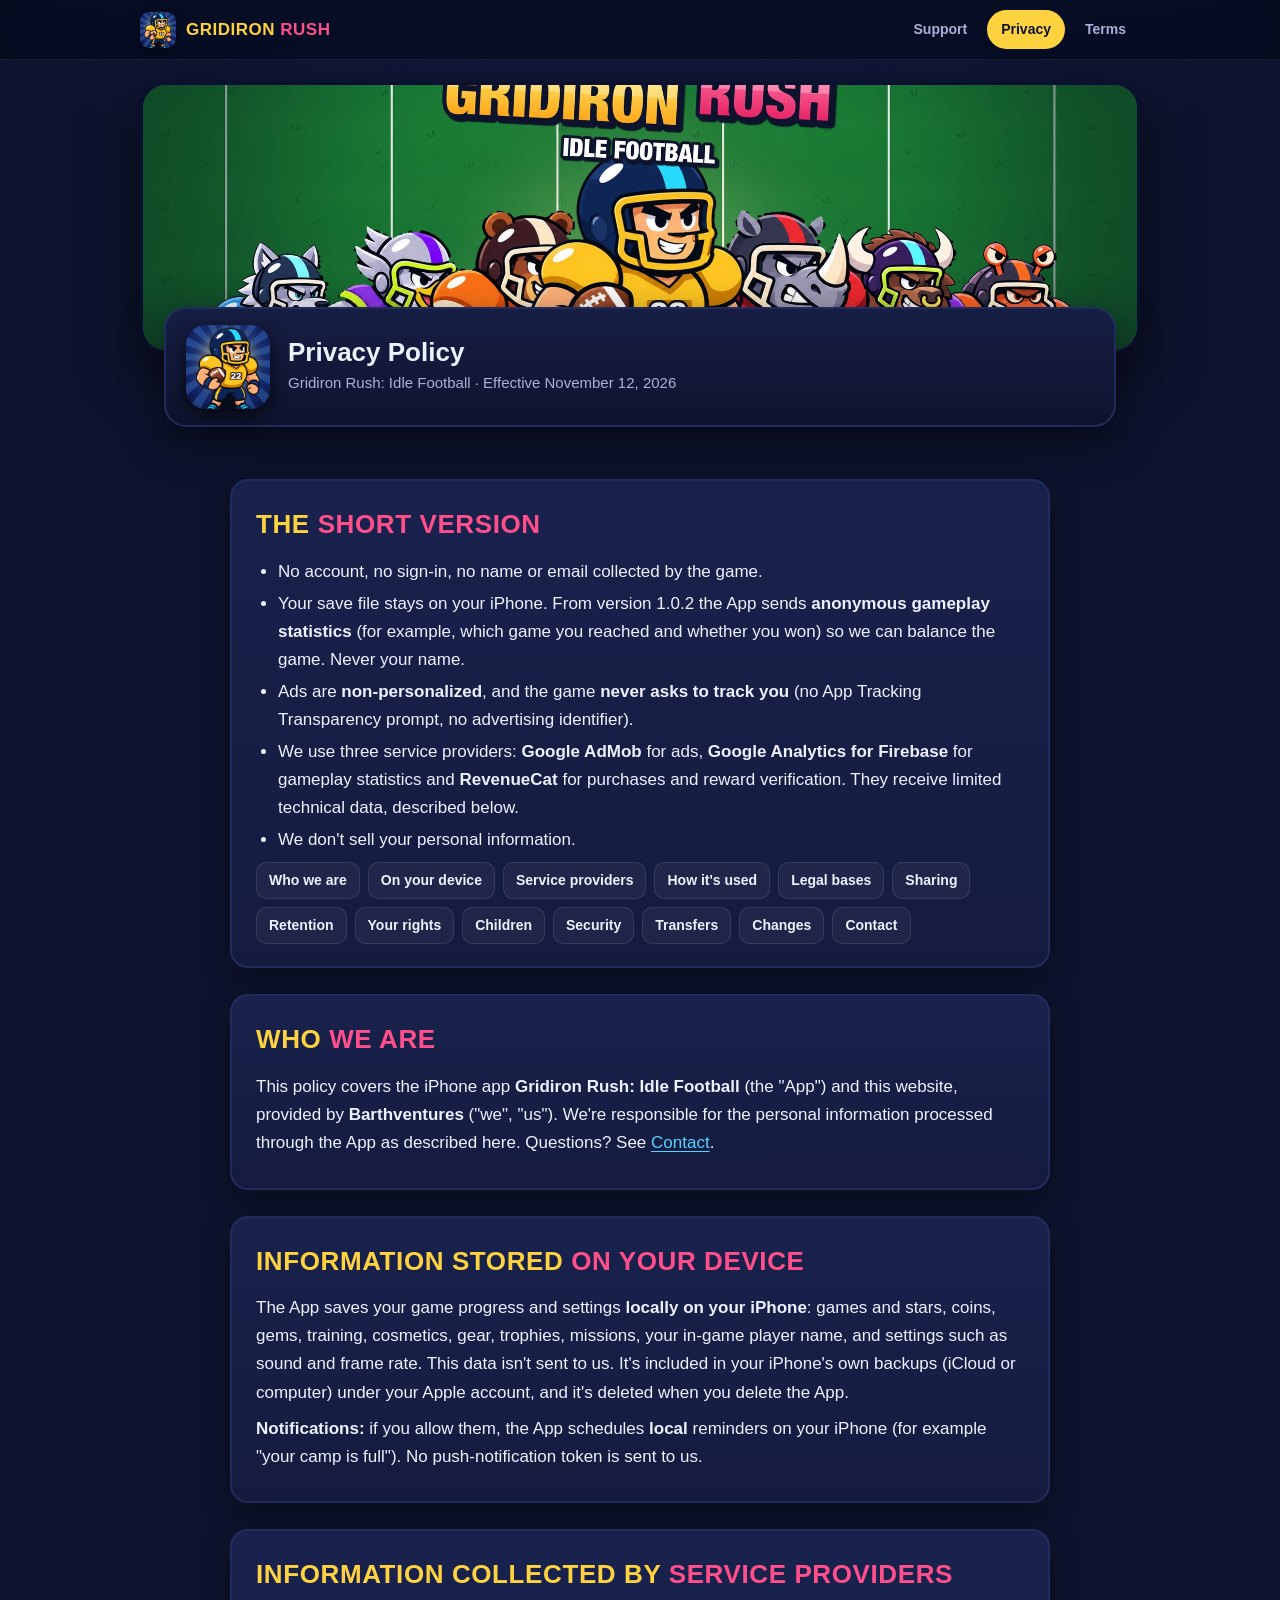
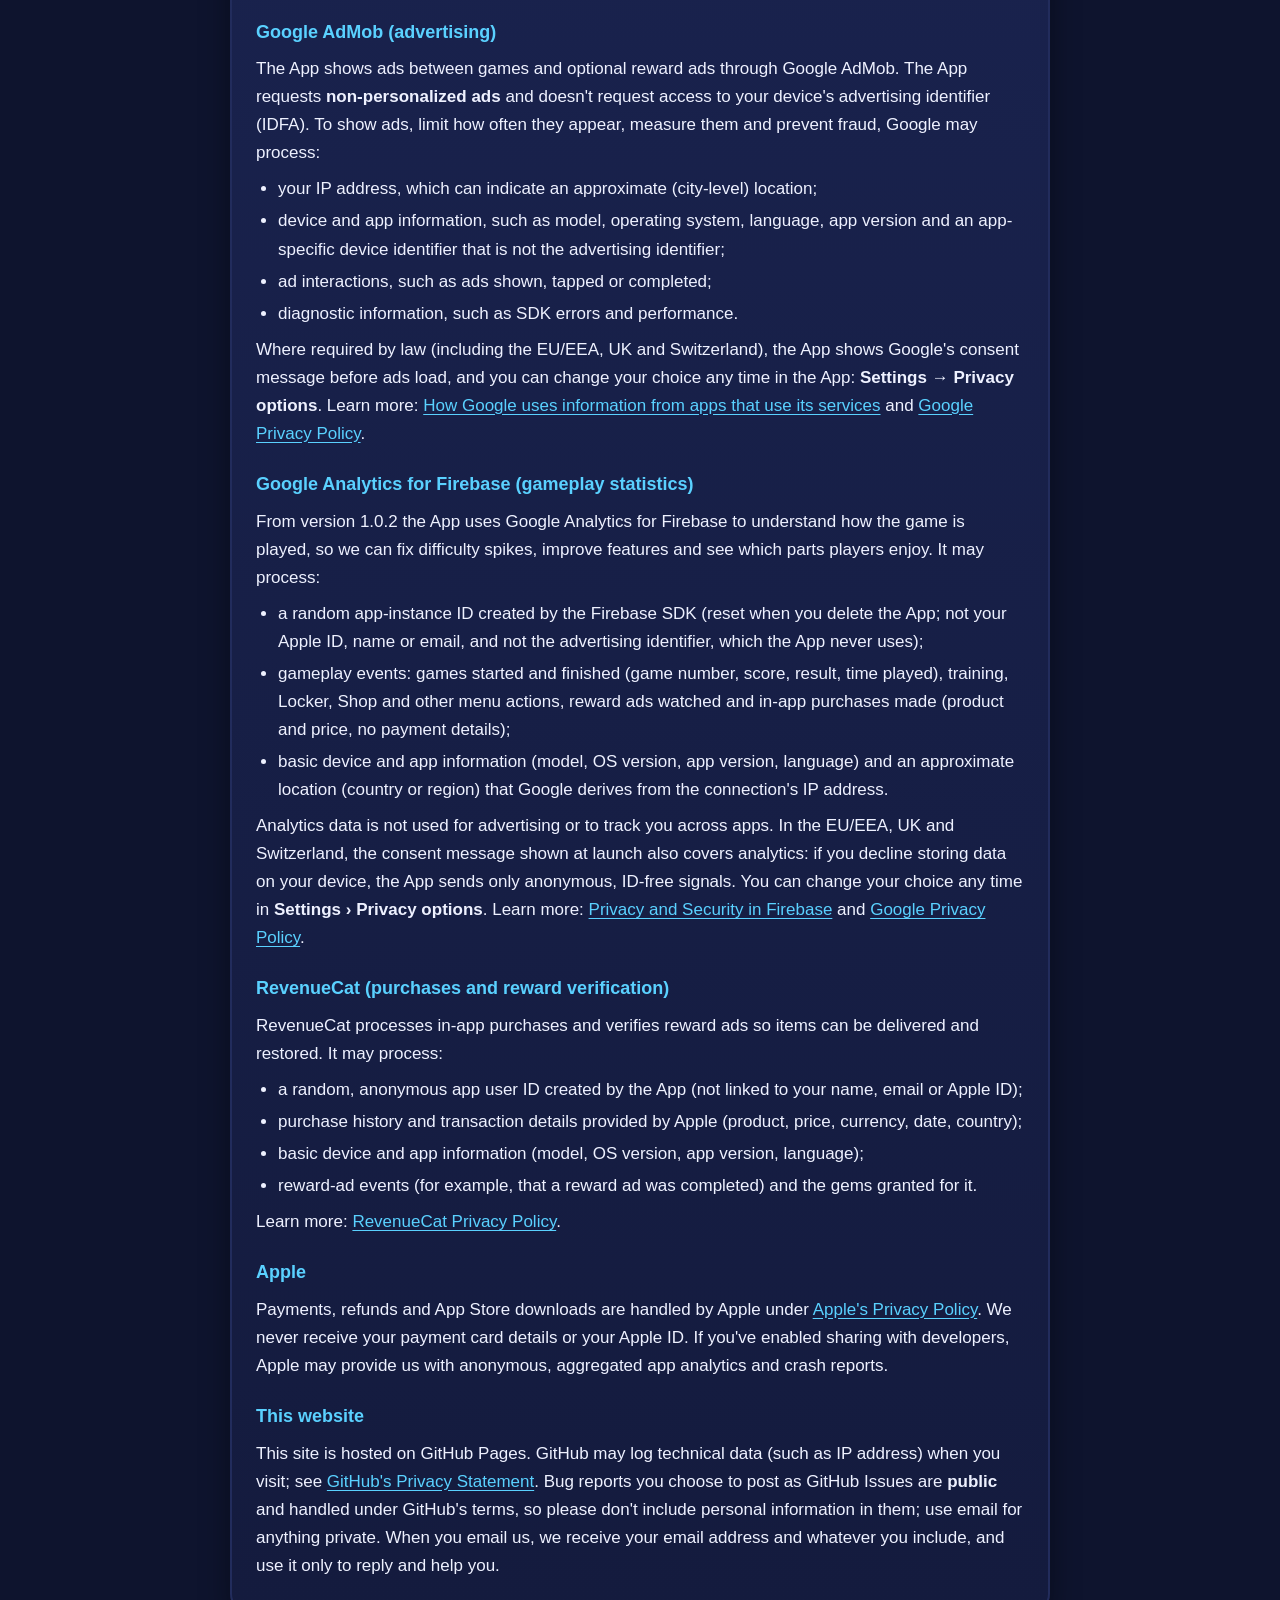
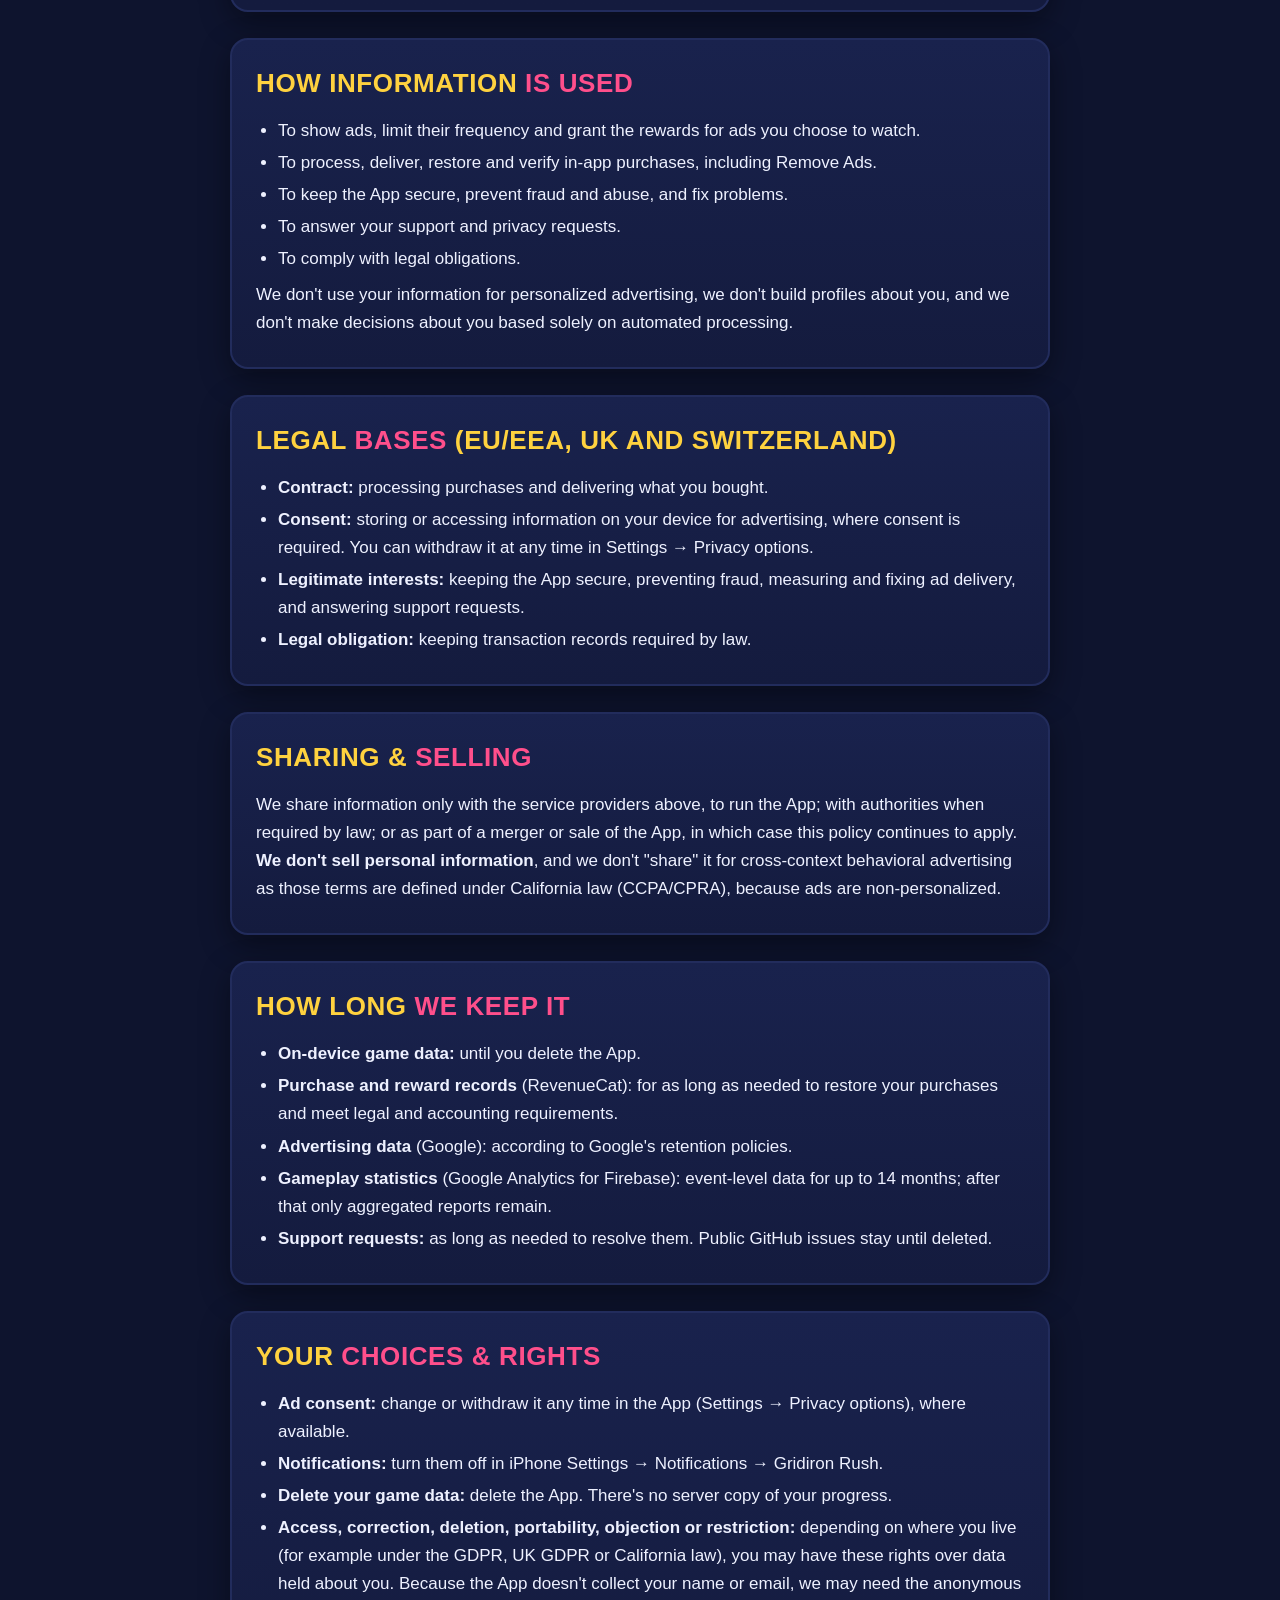
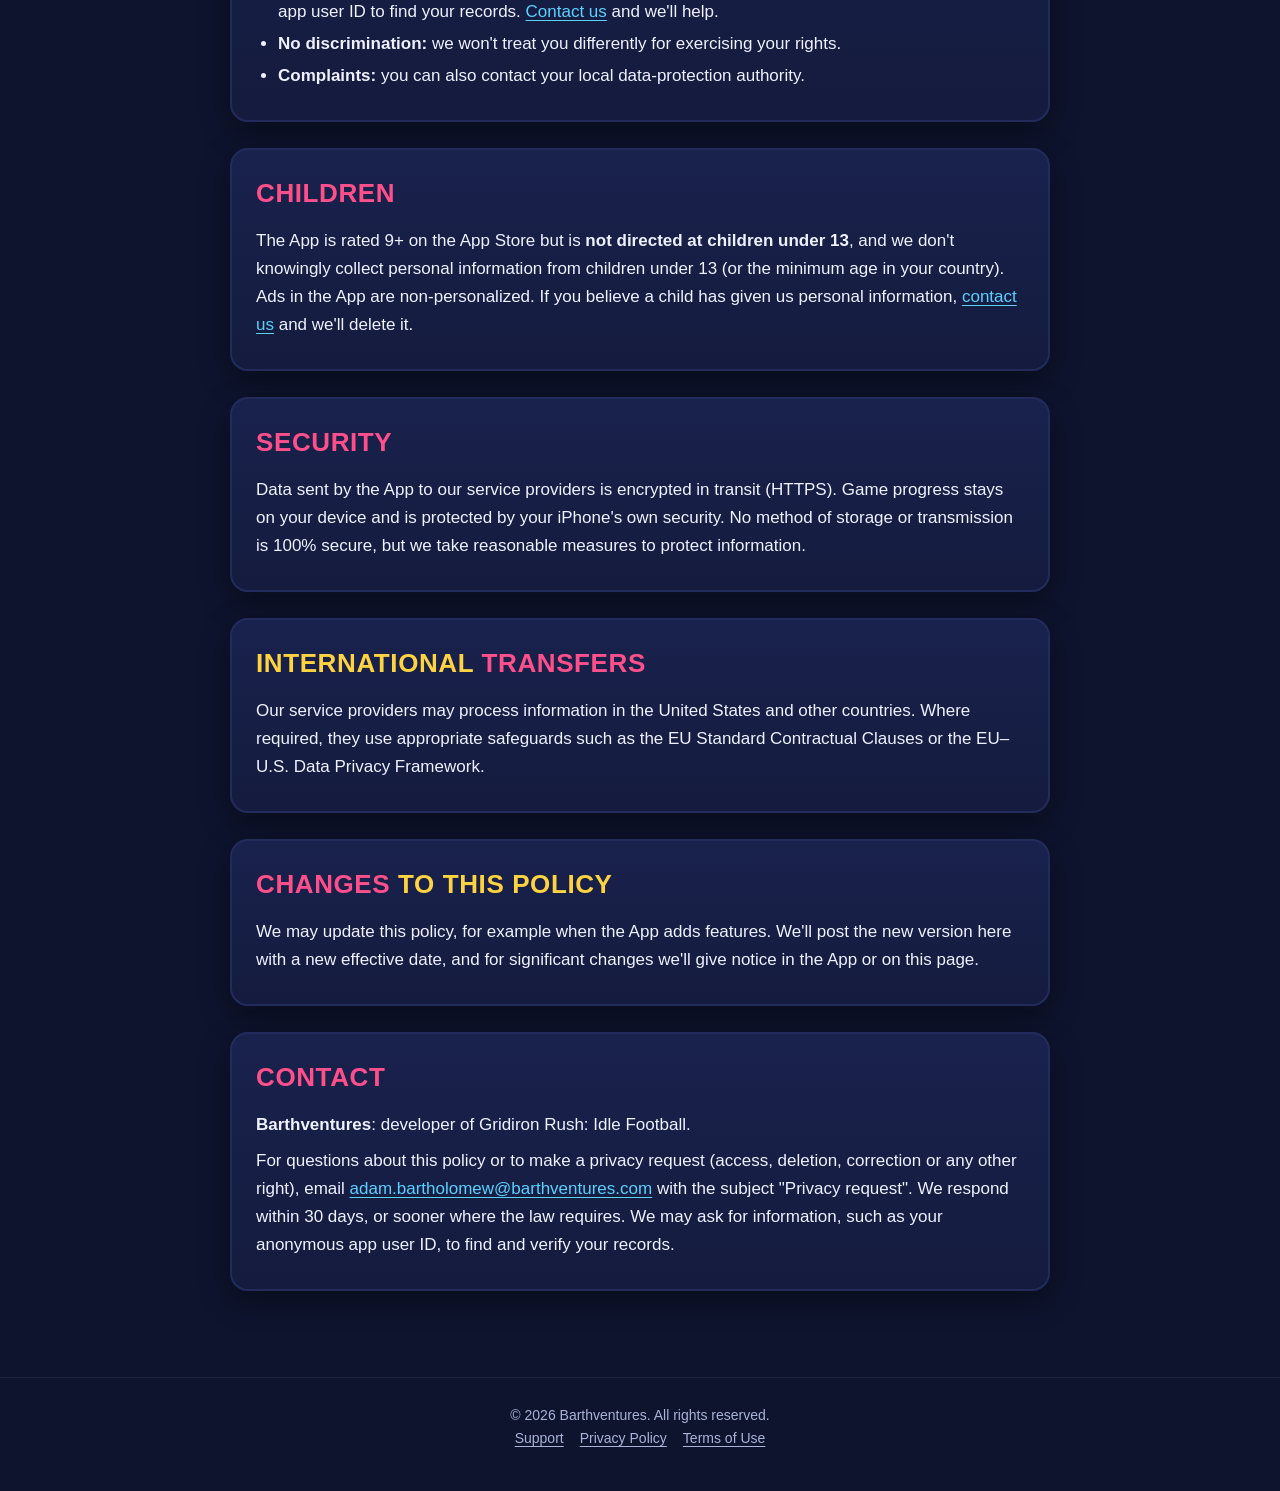
==== commit a592ad65: "Privacy policy: Google Analytics for Firebase (app version 1.0.2) Co-Authored-By: Claude Opus 5.5 <n" ====
--- a/privacy.html
+++ b/privacy.html
@@ -31,11 +31,13 @@
     <h2>The <span class="pink">short version</span></h2>
     <ul>
       <li>No account, no sign-in, no name or email collected by the game.</li>
-      <li>Your game progress stays on your iPhone. We don't receive it.</li>
+      <li>Your save file stays on your iPhone. From version 1.0.2 the App sends <b>anonymous gameplay statistics</b>
+        (for example, which game you reached and whether you won) so we can balance the game. Never your name.</li>
       <li>Ads are <b>non-personalized</b>, and the game <b>never asks to track you</b> (no App Tracking Transparency
         prompt, no advertising identifier).</li>
-      <li>We use two service providers: <b>Google AdMob</b> for ads and <b>RevenueCat</b> for purchases and reward
-        verification. They receive limited technical data, described below.</li>
+      <li>We use three service providers: <b>Google AdMob</b> for ads, <b>Google Analytics for Firebase</b> for
+        gameplay statistics and <b>RevenueCat</b> for purchases and reward verification. They receive limited
+        technical data, described below.</li>
       <li>We don't sell your personal information.</li>
     </ul>
     <div class="toc">
@@ -82,6 +84,24 @@
       <a href="https://policies.google.com/technologies/partner-sites">How Google uses information from apps that use its services</a>
       and <a href="https://policies.google.com/privacy">Google Privacy Policy</a>.</p>
 
+    <h3>Google Analytics for Firebase (gameplay statistics)</h3>
+    <p>From version 1.0.2 the App uses Google Analytics for Firebase to understand how the game is played, so we can
+      fix difficulty spikes, improve features and see which parts players enjoy. It may process:</p>
+    <ul>
+      <li>a random app-instance ID created by the Firebase SDK (reset when you delete the App; not your Apple ID, name or
+        email, and not the advertising identifier, which the App never uses);</li>
+      <li>gameplay events: games started and finished (game number, score, result, time played), training, Locker,
+        Shop and other menu actions, reward ads watched and in-app purchases made (product and price, no payment
+        details);</li>
+      <li>basic device and app information (model, OS version, app version, language) and an approximate location
+        (country or region) that Google derives from the connection's IP address.</li>
+    </ul>
+    <p>Analytics data is not used for advertising or to track you across apps. In the EU/EEA, UK and Switzerland,
+      the consent message shown at launch also covers analytics: if you decline storing data on your device, the App
+      sends only anonymous, ID-free signals. You can change your choice any time in <b>Settings &rsaquo; Privacy
+      options</b>. Learn more: <a href="https://firebase.google.com/support/privacy">Privacy and Security in
+      Firebase</a> and <a href="https://policies.google.com/privacy">Google Privacy Policy</a>.</p>
+
     <h3>RevenueCat (purchases and reward verification)</h3>
     <p>RevenueCat processes in-app purchases and verifies reward ads so items can be delivered and restored. It may
       process:</p>
@@ -147,6 +167,8 @@
       <li><b>Purchase and reward records</b> (RevenueCat): for as long as needed to restore your purchases and meet
         legal and accounting requirements.</li>
       <li><b>Advertising data</b> (Google): according to Google's retention policies.</li>
+      <li><b>Gameplay statistics</b> (Google Analytics for Firebase): event-level data for up to 14 months; after
+        that only aggregated reports remain.</li>
       <li><b>Support requests:</b> as long as needed to resolve them. Public GitHub issues stay until deleted.</li>
     </ul>
   </section>
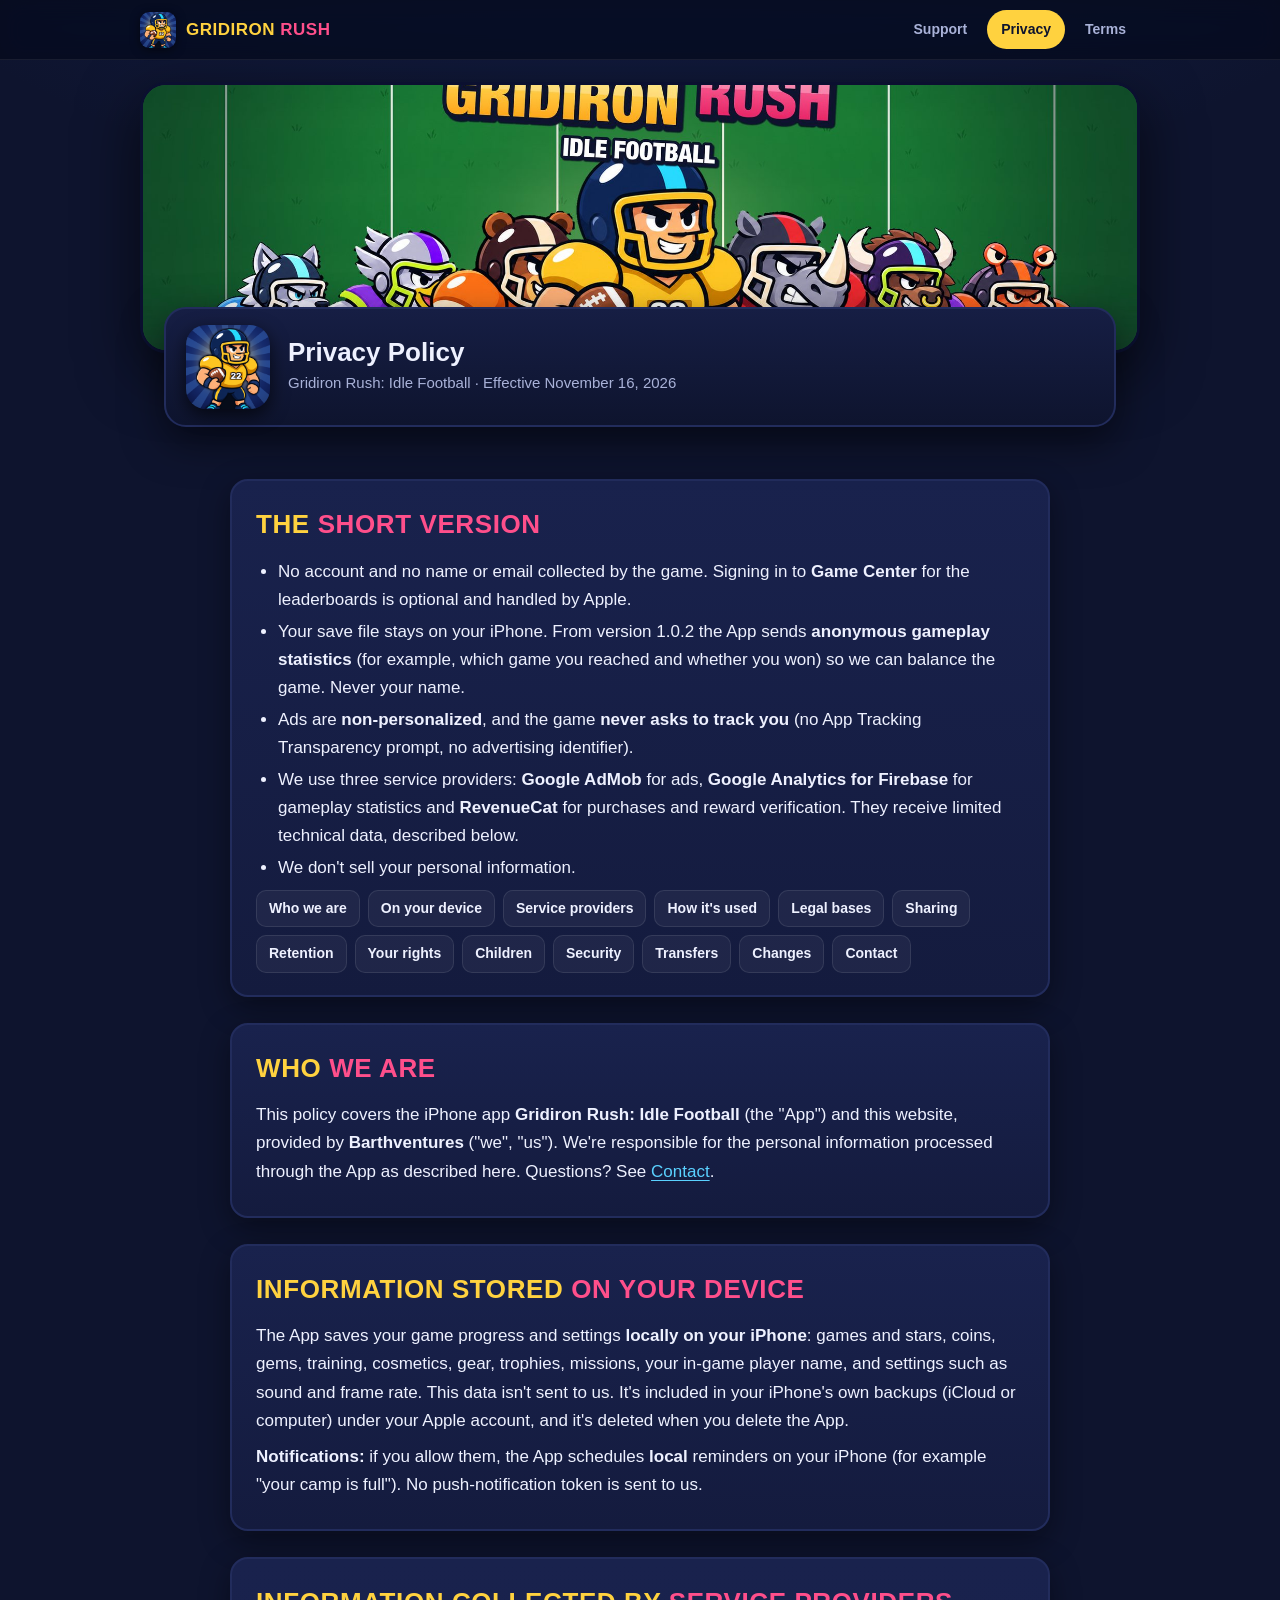
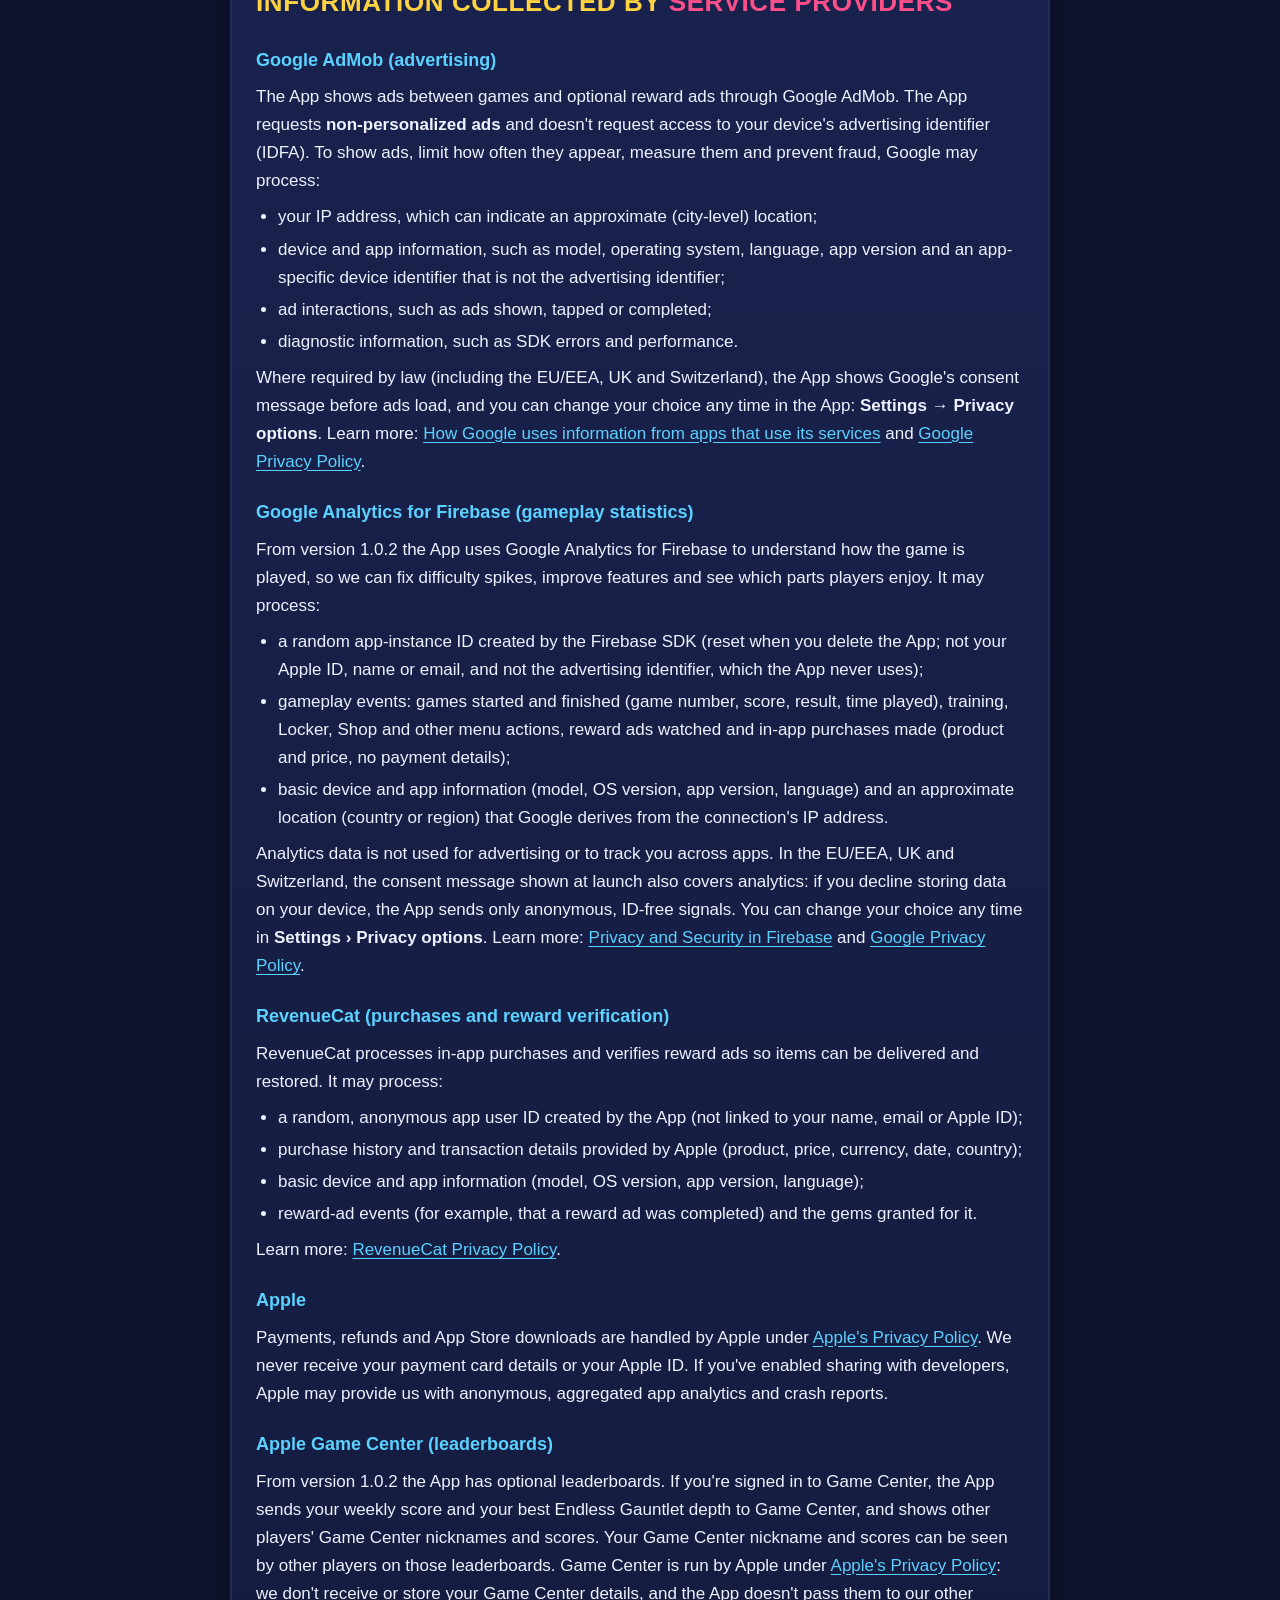
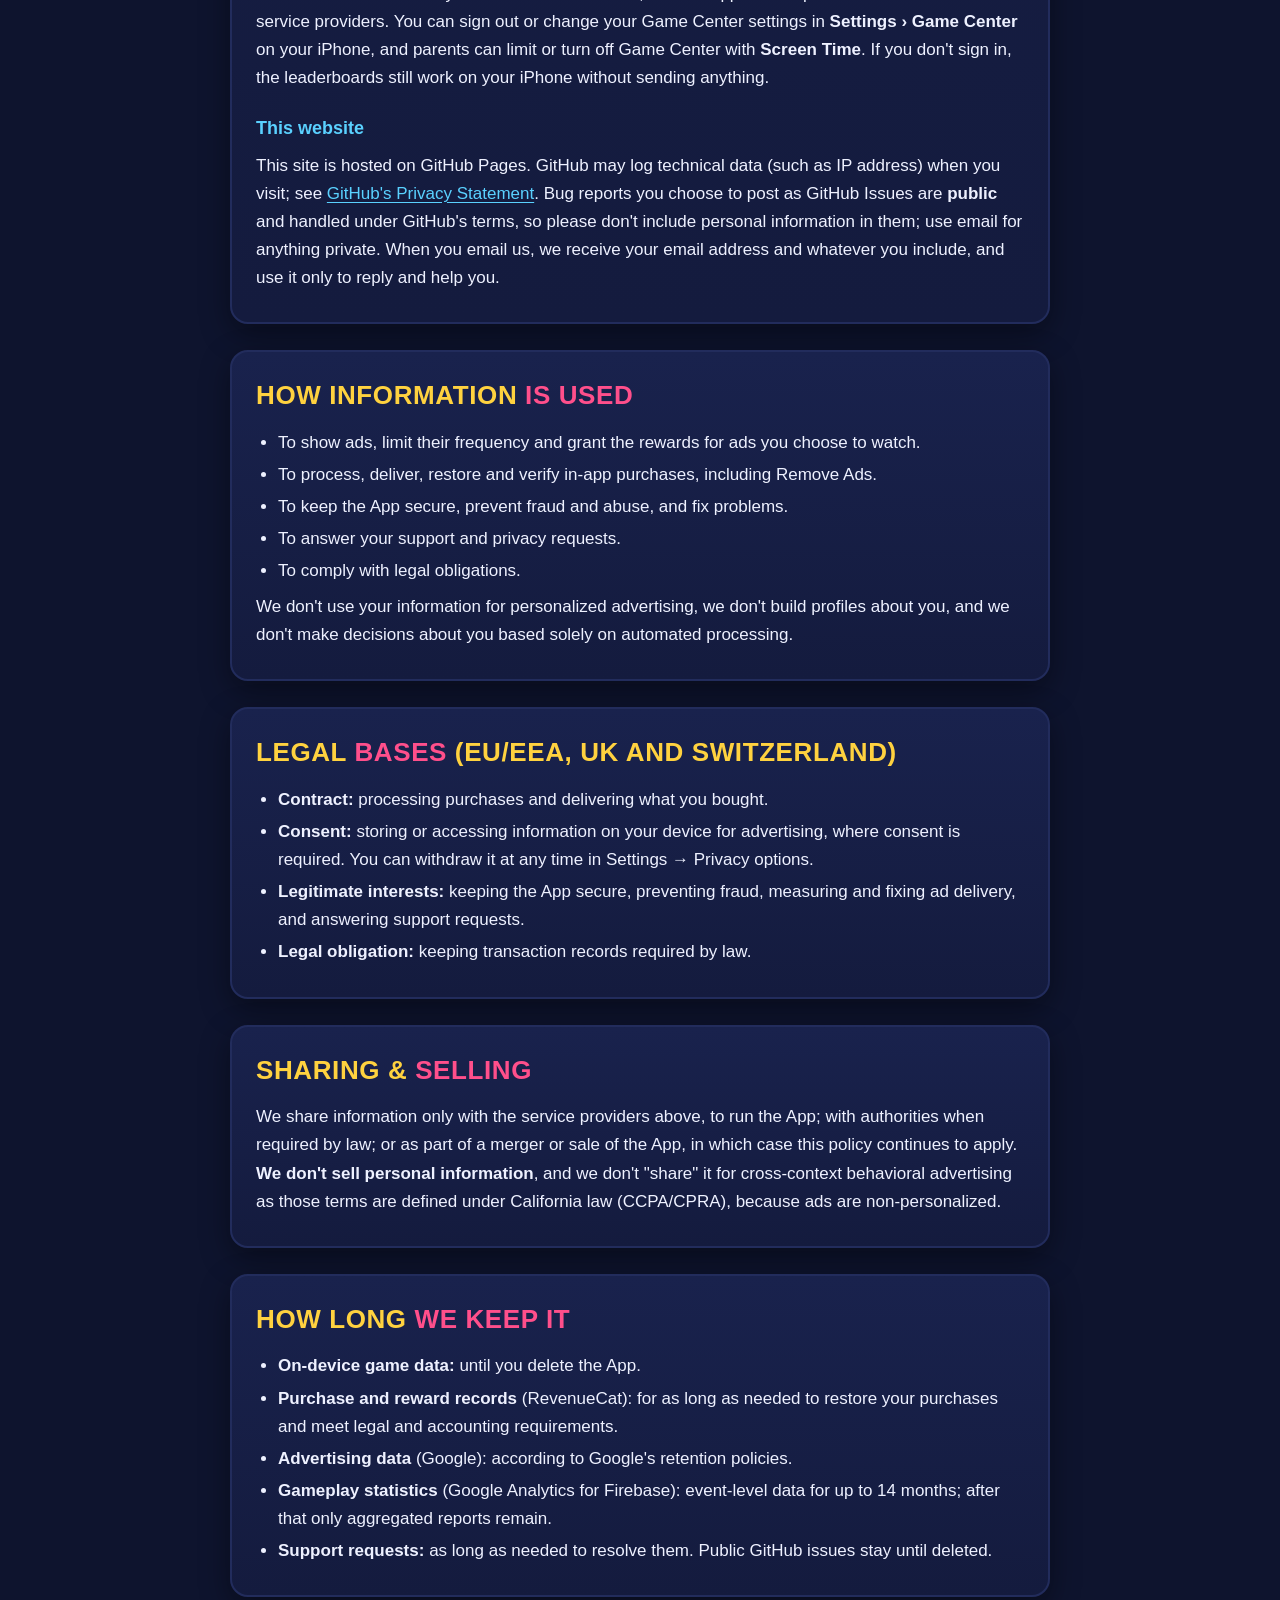
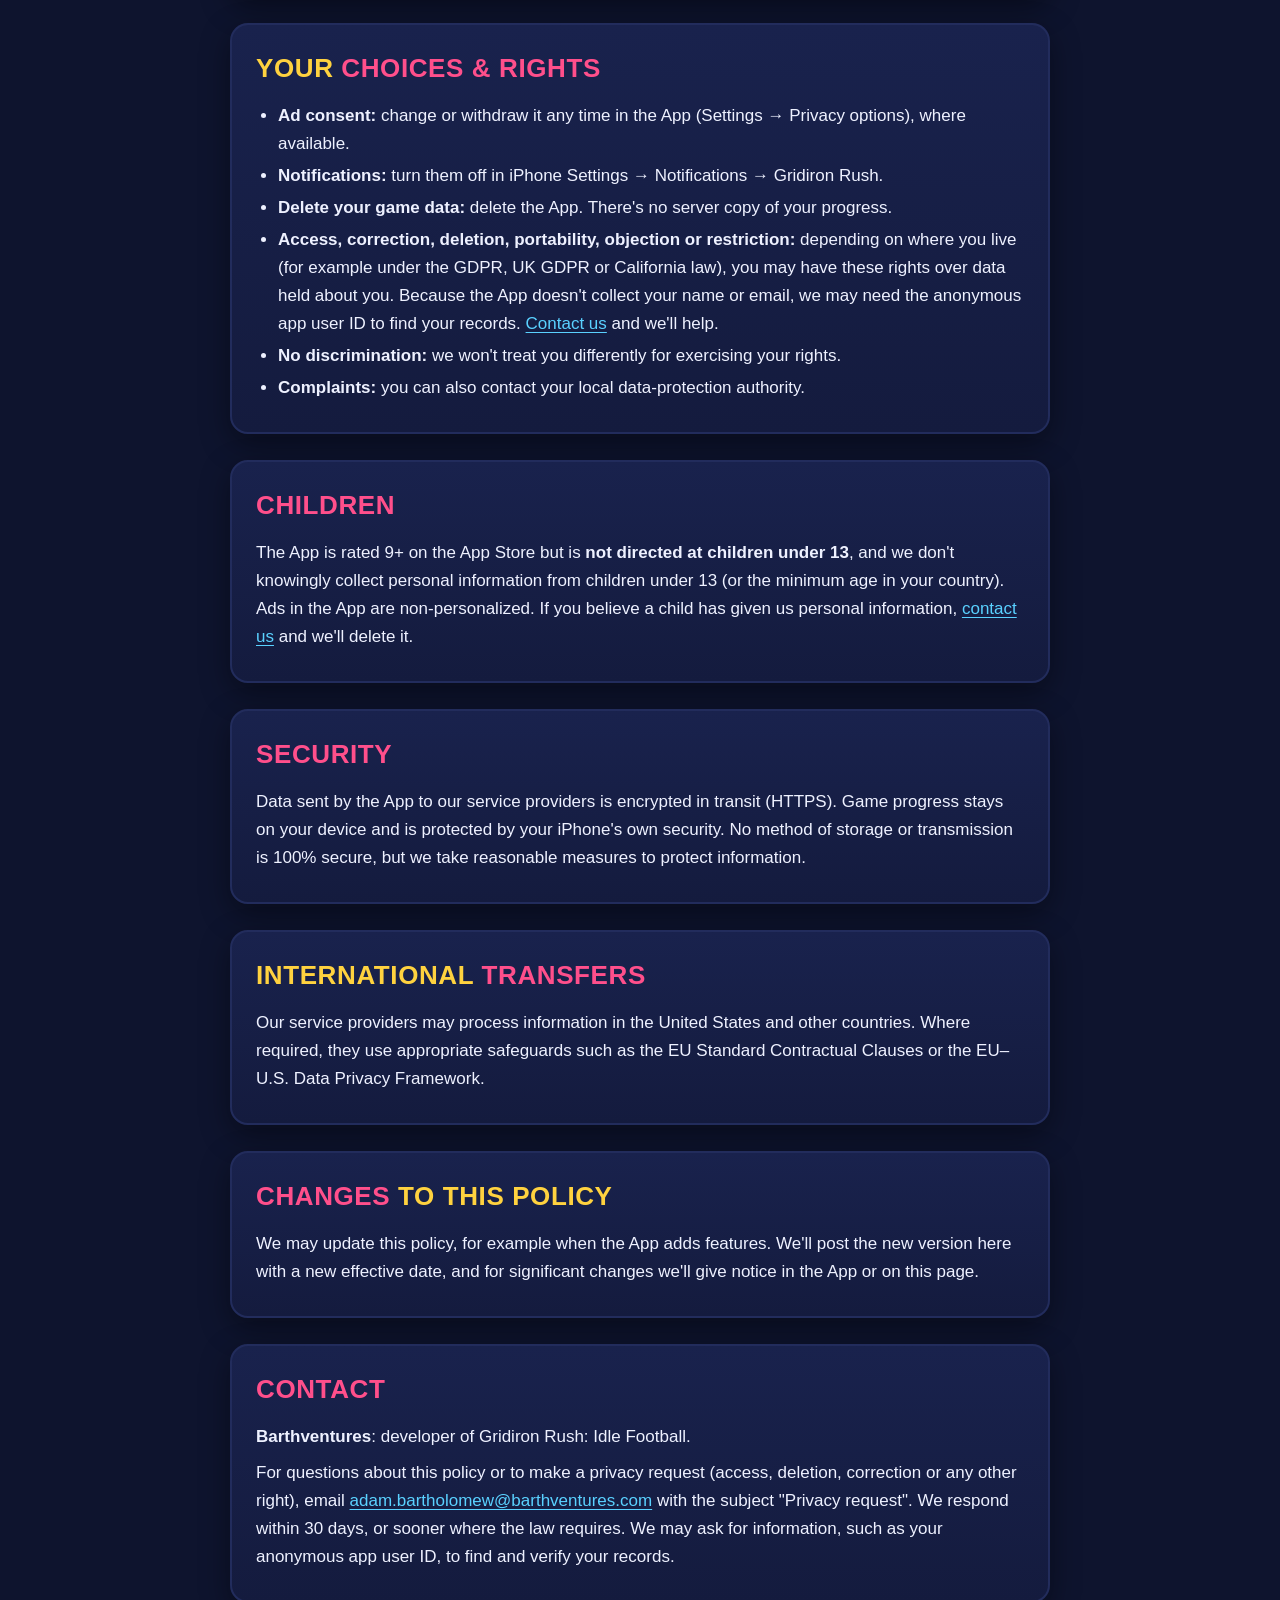
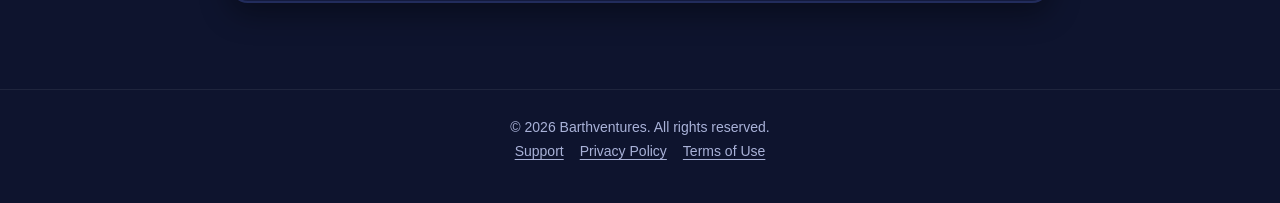
==== commit 98ae9168: "Privacy policy: Game Center leaderboards (app version 1.0.2) Co-Authored-By: Claude Opus 5.5 <norepl" ====
--- a/privacy.html
+++ b/privacy.html
@@ -21,7 +21,7 @@
     <img src="img/icon.png" alt="Gridiron Rush app icon">
     <div>
       <h1>Privacy Policy</h1>
-      <p>Gridiron Rush: Idle Football · Effective November 12, 2026</p>
+      <p>Gridiron Rush: Idle Football · Effective November 16, 2026</p>
     </div>
   </div>
 </div>
@@ -30,7 +30,8 @@
   <section class="card">
     <h2>The <span class="pink">short version</span></h2>
     <ul>
-      <li>No account, no sign-in, no name or email collected by the game.</li>
+      <li>No account and no name or email collected by the game. Signing in to <b>Game Center</b> for the leaderboards
+        is optional and handled by Apple.</li>
       <li>Your save file stays on your iPhone. From version 1.0.2 the App sends <b>anonymous gameplay statistics</b>
         (for example, which game you reached and whether you won) so we can balance the game. Never your name.</li>
       <li>Ads are <b>non-personalized</b>, and the game <b>never asks to track you</b> (no App Tracking Transparency
@@ -118,6 +119,16 @@
       <a href="https://www.apple.com/legal/privacy/">Apple's Privacy Policy</a>. We never receive your payment card
       details or your Apple ID. If you've enabled sharing with developers, Apple may provide us with anonymous,
       aggregated app analytics and crash reports.</p>
+
+    <h3>Apple Game Center (leaderboards)</h3>
+    <p>From version 1.0.2 the App has optional leaderboards. If you're signed in to Game Center, the App sends your
+      weekly score and your best Endless Gauntlet depth to Game Center, and shows other players' Game Center nicknames
+      and scores. Your Game Center nickname and scores can be seen by other players on those leaderboards. Game Center
+      is run by Apple under <a href="https://www.apple.com/legal/privacy/">Apple's Privacy Policy</a>: we don't receive
+      or store your Game Center details, and the App doesn't pass them to our other service providers. You can sign out
+      or change your Game Center settings in <b>Settings &rsaquo; Game Center</b> on your iPhone, and parents can limit
+      or turn off Game Center with <b>Screen Time</b>. If you don't sign in, the leaderboards still work on your iPhone
+      without sending anything.</p>
 
     <h3>This website</h3>
     <p>This site is hosted on GitHub Pages. GitHub may log technical data (such as IP address) when you visit; see
